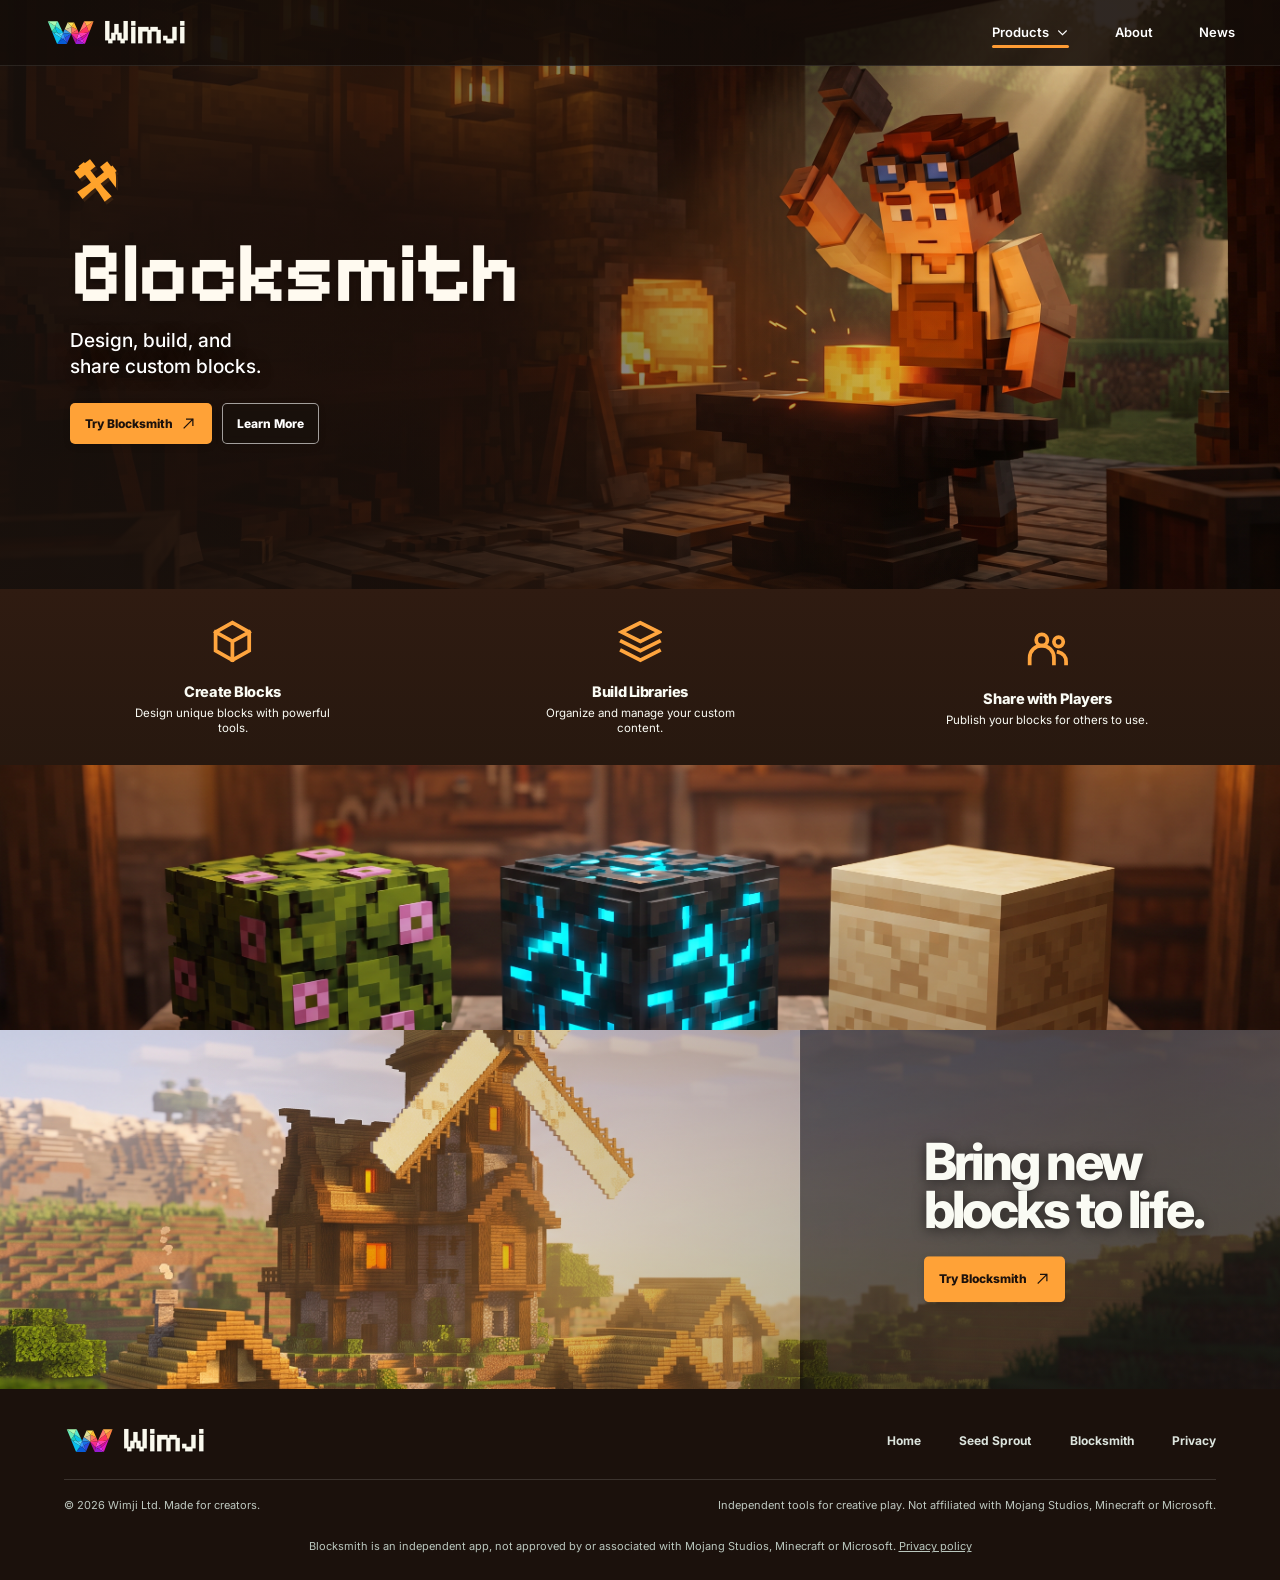
==== blocksmith.html @ bd816f48 "Publish Wimji website with supplied branding and working mobile navigation" ====
<!doctype html><html lang="en-GB"><head><meta charset="utf-8"><meta name="viewport" content="width=device-width, initial-scale=1"><meta name="theme-color" content="#24160e"><title>Blocksmith — Design, Build and Share Custom Blocks | Wimji</title><meta name="description" content="Blocksmith makes it fun to design and build custom Minecraft models, organize your creations and share them with others."><link rel="icon" href="assets/favicon.svg" type="image/svg+xml"><link rel="preconnect" href="https://fonts.googleapis.com"><link rel="preconnect" href="https://fonts.gstatic.com" crossorigin><link rel="stylesheet" href="styles.css"><script src="components.js" defer></script></head>
<body class="page-block"><a class="skip-link" href="#main">Skip to content</a><wimji-header page="block"></wimji-header><main id="main">
<section class="product-hero block-hero" aria-labelledby="block-title"><img class="fullbleed-media block-hero-image" src="assets/block-hero.png" alt="A goggle-wearing blocky builder uses a hammer on a glowing cube in a warm lantern-lit workshop" fetchpriority="high"><div class="product-hero-shade"></div><div class="product-hero-copy"><div class="product-brand-icon pixel-hammer" aria-hidden="true">⚒</div><h1 id="block-title">Blocksmith</h1><p>Design, build, and<br>share custom blocks.</p><div class="hero-actions"><wimji-try-button app="block"></wimji-try-button><a class="btn btn-outline" href="#features">Learn More</a></div></div></section>
<section class="feature-band feature-band-block" id="features" aria-label="Blocksmith features"><wimji-feature icon="cube" heading="Create Blocks" description="Design unique blocks with powerful tools."></wimji-feature><wimji-feature icon="layers" heading="Build Libraries" description="Organize and manage your custom content."></wimji-feature><wimji-feature icon="users" heading="Share with Players" description="Publish your blocks for others to use."></wimji-feature></section>
<section class="block-gallery" aria-label="Example custom designed blocks"><img src="assets/block-cubes.png" alt="Three beautifully rendered custom cubes: moss with flowers, glowing blue mineral, and carved sandstone" loading="lazy"></section>
<section class="product-endcap block-endcap"><img class="fullbleed-media endcap-image block-endcap-image" src="assets/block-village.png" alt="A warm voxel village with an old windmill and glowing wooden cottages" loading="lazy"><div class="endcap-shade"></div><div class="endcap-copy block-endcap-copy on-scroll"><h2>Bring new<br>blocks to life.</h2><wimji-try-button app="block"></wimji-try-button></div></section>
</main><wimji-footer></wimji-footer><p class="legal-inline">Blocksmith is an independent app, not approved by or associated with Mojang Studios, Minecraft or Microsoft. <a href="privacy.html">Privacy policy</a></p><wimji-coming-soon></wimji-coming-soon></body></html>
---- styles.css ----
@import url('https://fonts.googleapis.com/css2?family=Inter:wght@400;500;600;700;800&family=Pixelify+Sans:wght@500;600;700&display=swap');
:root{color-scheme:dark;--white:#fafbf4;--lime:#baf065;--orange:#ff9c34;--dark:#0c1510;--font-ui:'Inter',Arial,Helvetica,sans-serif;--font-pixel:'Pixelify Sans','Arial Black',system-ui,sans-serif;--max-page:1760px}
*{box-sizing:border-box}html{scroll-behavior:smooth}body{margin:0;color:var(--white);background:#111c15;font:400 15px/1.45 var(--font-ui);-webkit-font-smoothing:antialiased}body.page-block{background:#21150f;--nav-base:#1c1310}body.page-seed{background:#132a17;--nav-base:#15271d}body.page-home{background:#15201b;--nav-base:#142335}body.page-privacy{background:#10251a;--nav-base:#12241c}button{font:inherit;cursor:pointer}img{display:block;width:100%}a{color:inherit;text-decoration:none}button:focus-visible,a:focus-visible{outline:3px solid #f7ffb2;outline-offset:4px}::selection{color:#12230f;background:#c5f879}h1,h2,h3,p,figure{margin:0}.ui-icon{vertical-align:middle;flex-shrink:0}.skip-link{position:fixed;top:-100px;left:15px;z-index:9999;background:#fff;color:#000;padding:11px 19px}.skip-link:focus{top:10px}
/* Navigation with the supplied Wimji SVG brand mark. */
wimji-header{display:block;position:absolute;z-index:30;top:0;left:0;width:100%}.site-header{height:clamp(53px,5.15vw,76px);width:100%;background:linear-gradient(90deg,rgba(8,19,20,.77),rgba(9,20,12,.88));border-bottom:1px solid #ffffff18;transition:background .3s;--nav-base:#16271b}.page-block .site-header{background:linear-gradient(90deg,rgba(19,12,8,.84),rgba(20,12,8,.88));--nav-base:#241812}.page-home .site-header{background:linear-gradient(90deg,rgba(20,30,50,.47),rgba(14,19,31,.65));--nav-base:#19263c}.site-header.is-scrolled{background:#132217ed}.header-inner{height:100%;padding:0 clamp(21px,3.5vw,65px);display:flex;align-items:center;justify-content:space-between;max-width:var(--max-page);margin:auto}.site-logo{display:inline-flex;align-items:center;gap:7px;color:#fff;white-space:nowrap}.mark-svg{width:clamp(44px,4vw,64px);height:auto;aspect-ratio:611/348;object-fit:contain;flex:0 0 auto}.site-logo-text{font:700 clamp(25px,2.7vw,39px)/.85 var(--font-pixel);letter-spacing:-1px;color:#faf9ee;text-shadow:0 1px 0 #0005}.site-navigation{display:flex;align-items:center;gap:clamp(26px,3.6vw,56px);height:100%}.nav-link{font:600 clamp(13px,.9vw,16px)/1 var(--font-ui);color:#fff;display:inline-flex;align-items:center;gap:7px;padding:19px 0;white-space:nowrap;position:relative;background:none;border:none;outline-offset:-3px}.nav-link:hover{color:#e0ffd2}.nav-link.nav-active::after{content:"";position:absolute;bottom:10px;left:0;right:0;height:3px;background:var(--lime);border-radius:2px}.page-block .nav-link.nav-active::after{background:var(--orange)}.menu-dropdown{position:relative}.product-menu{position:absolute;top:calc(100% - 2px);right:-18px;width:245px;background:#101d18f4;border:1px solid #ffffff30;border-radius:9px;padding:6px;box-shadow:0 22px 50px #0008;backdrop-filter:blur(16px)}.product-menu[hidden]{display:none!important}.product-menu>a{display:flex;gap:13px;align-items:center;padding:11px 13px;border-radius:6px;font-weight:800}.product-menu>a:hover{background:#ffffff16}.product-menu small{display:block;font-weight:500;font-size:11px;opacity:.8;margin-top:3px}.tiny-seed{color:var(--lime);font-size:29px}.tiny-block{color:var(--orange);font-size:31px}.mobile-menu{display:none;color:#fff;background:transparent;border:1px solid #ffffff44;border-radius:5px;width:38px;height:36px;align-items:center;justify-content:center}
/* Shared scene composition */
.fullbleed-media{position:absolute;inset:0;width:100%;height:100%;object-fit:cover;pointer-events:none}.home-hero,.product-hero,.product-endcap,.creator-section{position:relative;overflow:hidden;isolation:isolate}.home-hero{height:clamp(420px,45vw,700px);background:#657ca5}.home-hero-image{object-position:50% 51%;z-index:-3}.hero-colorwash{position:absolute;inset:0;z-index:-2;background:linear-gradient(180deg,rgba(27,33,58,.22) 0%,rgba(19,29,46,.03) 43%,rgba(8,22,20,.12) 80%,rgba(8,20,14,.34) 100%)}.home-hero-content{position:absolute;top:clamp(89px,9.8vw,150px);left:0;width:100%;display:flex;flex-direction:column;align-items:center;text-align:center;text-shadow:0 2px 12px #20304875}.hero-logo{width:clamp(100px,10vw,150px);height:auto;aspect-ratio:611/348;object-fit:contain;margin:0 auto 8px;filter:drop-shadow(0 3px 5px #0005)}.home-hero h1{font:700 clamp(78px,9.3vw,145px)/.82 var(--font-pixel);letter-spacing:-.055em;text-shadow:0 4px 1px #2120246e;color:#fffaf0}.home-hero p{font-size:clamp(16px,1.5vw,24px);font-weight:600;line-height:1.45;margin-top:17px;letter-spacing:.015em}.home-products{position:relative;z-index:5;background:#121d16;padding:0 clamp(16px,3.5vw,50px) 9px}.home-card-grid{display:grid;grid-template-columns:repeat(2,minmax(0,1fr));gap:clamp(12px,1.2vw,22px);max-width:1550px;margin:auto}.product-card{display:block;position:relative;height:clamp(275px,29vw,450px);overflow:hidden;border:1px solid #f3f3d23c;border-radius:clamp(14px,1.35vw,20px);isolation:isolate;transform:translateZ(0);box-shadow:0 8px 14px #0003;transition:transform .28s ease,border-color .28s ease}.product-card-seed{border-color:#a4e66a77}.product-card-block{border-color:#faa34c88}.product-card:hover{transform:translateY(-4px);border-color:#ffffffa8}.product-card>img{position:absolute;inset:0;width:100%;height:100%;object-fit:cover;z-index:-3;transition:transform .7s ease}.product-card-seed>img{object-position:47% 50%}.product-card-block>img{object-position:66% 50%}.product-card:hover>img{transform:scale(1.05)}.product-card-gradient{position:absolute;inset:0;z-index:-1;background:linear-gradient(0deg,#132315f6 0%,#122315dc 25%,#0000 77%)}.product-card-block .product-card-gradient{background:linear-gradient(0deg,#2c1a12f5 0%,#28170fda 28%,#0000 82%)}.product-card-contents{position:absolute;bottom:clamp(17px,2vw,31px);left:clamp(17px,2vw,32px);right:clamp(12px,1.8vw,30px);display:flex;flex-direction:column;align-items:flex-start}.product-card-symbol{color:#bafb6b;height:35px;display:flex;align-items:center;margin-bottom:1px}.product-card-block .product-card-symbol{color:#ffab48}.product-card-title{font:700 clamp(27px,3.3vw,54px)/.82 var(--font-pixel);letter-spacing:-.03em;color:#fffaf0;display:block}.product-card-footer{font-size:clamp(11px,.9vw,15px);font-weight:500;line-height:1.3;display:flex;width:100%;align-items:end;justify-content:space-between;gap:5px;margin-top:clamp(17px,1.2vw,23px)}.product-card-arrow{display:flex;align-items:center;justify-content:center;flex:0 0 auto;width:clamp(33px,3.1vw,46px);height:clamp(31px,3.1vw,46px);border-radius:5px;color:#182414;background:#bdf66c}.product-card-block .product-card-arrow{background:#ffad50;color:#241914}
.creator-section{min-height:clamp(360px,37vw,600px);background:#20162b}.creator-image{z-index:-3;object-position:center 57%}.creator-overlay{position:absolute;inset:0;z-index:-2;background:linear-gradient(90deg,#0b1229a6 0%,#131d3590 37%,transparent 83%),linear-gradient(0deg,#14172278,transparent 50%)}.creator-content{position:absolute;left:clamp(33px,6vw,95px);top:clamp(67px,8vw,128px);width:min(470px,68%)}.creator-content h2{font:700 clamp(33px,4vw,63px)/.95 var(--font-pixel);letter-spacing:-.015em;text-shadow:0 2px 15px #1119}.creator-content p{font-size:clamp(13px,1.12vw,19px);line-height:1.35;margin-top:16px;max-width:380px;text-shadow:0 1px 10px #000a}.news-bar{padding:43px clamp(22px,5vw,70px);display:flex;justify-content:space-between;align-items:center;gap:25px;background:#121f1d}.news-bar p{font:700 clamp(21px,2.3vw,36px)/1 var(--font-pixel)}.news-bar>div{display:flex;gap:22px;flex-wrap:wrap}.news-bar a{font-size:13px;font-weight:700;color:#c7f97d}.news-bar a:hover{text-decoration:underline}
/* Product hero: copy rendered separately from high-resolution background */
.product-hero{height:clamp(455px,46vw,730px)}.product-hero img{z-index:-3}.seed-hero-image{object-position:53% 51%}.block-hero-image{object-position:52% 52%}.seed-hero{background:#577b4c}.block-hero{background:#3e2315}.product-hero-shade{position:absolute;inset:0;z-index:-2}.seed-hero .product-hero-shade{background:linear-gradient(90deg,#122b19aa 0%,#182b2040 36%,transparent 72%),linear-gradient(0deg,#193d1a65,transparent 48%)}.block-hero .product-hero-shade{background:linear-gradient(90deg,#1c130ec9 0%,#1e140e8a 45%,transparent 77%),linear-gradient(0deg,#1e100963,transparent 48%)}.product-hero-copy{position:absolute;left:clamp(32px,5.5vw,90px);top:clamp(149px,14.5vw,223px);text-shadow:0 2px 15px #0008}.product-brand-icon{height:clamp(33px,3vw,48px);display:flex;align-items:center;margin-bottom:clamp(11px,1vw,16px)}.pixel-hammer{color:#ffa32b;font-size:clamp(35px,4vw,60px);font-weight:900;transform:rotate(7deg);text-shadow:2px 3px 0 #372111}.pixel-sprout{display:grid;grid-template-columns:repeat(5,8px);grid-template-rows:repeat(5,8px);height:40px;width:40px;gap:0;align-items:start}.pixel-sprout span{height:8px;background:#a5f453;box-shadow:inset -2px -2px 0 #63c92e}.pixel-sprout span:nth-child(1){grid-column:1 / span 2;grid-row:2}.pixel-sprout span:nth-child(2){grid-column:4 / span 2;grid-row:1}.pixel-sprout span:nth-child(3){grid-column:3;grid-row:2 / span 3;height:24px}.pixel-sprout span:nth-child(4){grid-column:2 / span 2;grid-row:3}.pixel-sprout span:nth-child(5){grid-column:4;grid-row:2}.product-hero h1{font:700 clamp(49px,6vw,92px)/.83 var(--font-pixel);letter-spacing:-.025em;color:#fffaf0;text-shadow:0 4px 4px #0004}.block-hero h1{font-size:clamp(48px,6.7vw,105px);white-space:nowrap}.product-hero-copy>p{font-weight:500;font-size:clamp(16px,1.5vw,23px);line-height:1.31;margin-top:clamp(17px,1.6vw,26px);color:#fff}.hero-actions{display:flex;flex-wrap:wrap;gap:10px;align-items:center;margin-top:clamp(19px,1.9vw,31px);text-shadow:none}.btn{display:inline-flex;justify-content:center;align-items:center;gap:8px;border-radius:5px;border:1px solid transparent;padding:0 clamp(12px,1.1vw,19px);min-height:clamp(33px,3.2vw,49px);font-size:clamp(11px,.94vw,15px);font-weight:800;white-space:nowrap;box-shadow:0 2px 7px #0002;transition:transform .22s ease,filter .22s ease,background .22s}.btn:hover{transform:translateY(-2px);filter:brightness(1.1)}.btn-lime{color:#172011;background:#bbf36f}.btn-orange{color:#1d120c;background:#ffa237}.btn-outline{background:rgba(22,21,16,.2);border-color:#fff9;color:#fff;backdrop-filter:blur(4px)}.btn-outline:hover{background:#ffffff24}
/* Three real icon/text components */
.feature-band{height:clamp(135px,13.8vw,219px);display:grid;grid-template-columns:repeat(3,minmax(0,1fr));gap:clamp(7px,1.5vw,23px);align-items:center;padding:13px clamp(14px,3vw,70px)}.feature-band-seed{background:linear-gradient(180deg,#183920,#152f1e)}.feature-band-block{background:linear-gradient(180deg,#2f1b11,#27180f)}wimji-feature{display:flex;flex-direction:column;align-items:center;text-align:center;justify-content:center;min-width:0}.feature-icon{height:clamp(36px,4.1vw,57px);color:#efdb99;margin-bottom:clamp(6px,1vw,12px)}.feature-band-seed wimji-feature:nth-child(2) .feature-icon{color:#a8f55c}.feature-band-block .feature-icon{color:#ffa53e}.feature-icon svg{width:clamp(27px,3.5vw,48px);height:clamp(27px,3.5vw,48px)}wimji-feature h3{font-size:clamp(12px,1.14vw,19px);font-weight:800;letter-spacing:-.03em;line-height:1.13}wimji-feature p{margin-top:6px;max-width:210px;font-size:clamp(10px,.9vw,14px);line-height:1.25;font-weight:400}
/* Slanted biome postcards recreate the four diagonal visual windows */
.biome-gallery{height:clamp(184px,20.2vw,328px);position:relative;background:#0a2019;display:flex;overflow:hidden;isolation:isolate}.biome-gallery .biome{flex:1 0 25%;min-width:0;position:relative;overflow:hidden;transform:skewX(-12deg);border-right:clamp(5px,.6vw,12px) solid #182e24;margin-left:-9px}.biome-gallery .biome:first-child{margin-left:-33px;flex-basis:calc(25% + 17px)}.biome-gallery .biome:last-child{margin-right:-45px;flex-basis:calc(25% + 35px)}.biome img{width:calc(100% + 110px);height:100%;object-fit:cover;max-width:none;transform:skewX(12deg) translateX(-40px) scale(1.08);transition:transform .5s ease}.biome:hover img{transform:skewX(12deg) translateX(-40px) scale(1.15)}.biome figcaption{position:absolute;bottom:13px;left:42px;transform:skewX(12deg);font-size:10px;font-weight:800;letter-spacing:.14em;text-shadow:0 1px 9px #000;opacity:0;transition:opacity .2s}.biome:hover figcaption{opacity:1}
.block-gallery{height:clamp(188px,20.7vw,338px);overflow:hidden;background:#6e3928}.block-gallery img{height:100%;width:100%;object-fit:cover;object-position:center 52%}
.product-endcap{height:clamp(260px,28vw,490px)}.endcap-image{z-index:-3}.seed-endcap{background:#547e31}.seed-endcap-image{object-position:50% 48%}.block-endcap{background:#997c58}.block-endcap-image{object-position:50% 50%}.endcap-shade{position:absolute;inset:0;z-index:-2;background:linear-gradient(90deg,transparent 5%,#18291973 100%)}.block-endcap .endcap-shade{background:linear-gradient(90deg,transparent 15%,#1b120e70 90%)}.endcap-copy{position:absolute;right:clamp(34px,6vw,105px);top:50%;transform:translateY(-44%);text-align:left;max-width:50%}.endcap-copy h2{font:700 clamp(28px,4vw,65px)/.94 var(--font-ui);letter-spacing:-.05em;text-shadow:0 2px 13px #0008;margin-bottom:clamp(15px,1.8vw,27px);font-weight:800}.endcap-copy .btn{min-height:clamp(35px,3.6vw,55px)}
/* Footer and honest concept CTA */
.site-footer{background:#0d1714;padding:37px clamp(25px,5vw,80px) 25px}.page-block .site-footer{background:#1b110c}.footer-main{display:flex;align-items:center;justify-content:space-between;gap:28px;max-width:1540px;margin:auto}.footer-main nav{display:flex;gap:clamp(15px,3vw,40px);align-items:center;flex-wrap:wrap}.footer-main nav a{font-size:12px;font-weight:700;color:#dce4dd}.footer-main nav a:hover{color:var(--lime)}.footer-bottom{border-top:1px solid #ffffff24;margin:24px auto 0;padding-top:18px;display:flex;justify-content:space-between;gap:18px;flex-wrap:wrap;max-width:1540px;font-size:11px;color:#bec8c0}.legal-inline{text-align:center;padding:0 25px 25px;background:#0d1714;color:#bac7be;font-size:11px}.page-block .legal-inline{background:#1b110c}.legal-inline a{text-decoration:underline}.coming-soon-dialog{border:1px solid #ddf2b066;border-radius:15px;max-width:430px;width:calc(100% - 36px);padding:41px;background:#15251d;color:#f7f9ee;box-shadow:0 20px 100px #000b}.coming-soon-dialog::backdrop{background:#030807ad;backdrop-filter:blur(8px)}.dialog-symbol{font-size:36px;color:var(--lime)}.coming-soon-dialog h2{font:700 43px/.95 var(--font-pixel);margin:10px 0 13px}.coming-soon-dialog p{font-size:14px;line-height:1.6;color:#cddbd1}.dialog-close{position:absolute;right:13px;top:13px;background:transparent;color:#fff;border:0}.dialog-actions{display:flex;flex-wrap:wrap;gap:9px;margin-top:24px}.dialog-actions a{border:1px solid #ffffff4d;border-radius:4px;padding:9px 12px;font-size:13px;font-weight:800}.dialog-actions a:hover{border-color:var(--lime)}.privacy-content{min-height:75vh;padding:clamp(145px,15vw,230px) 8vw 90px;background:radial-gradient(circle at 85% 10%,#335333,#10251a 55%)}.privacy-content-inner{max-width:950px}.privacy-eyebrow{font-weight:900;letter-spacing:.18em;color:var(--lime)}.privacy-content h1{font:700 clamp(65px,9vw,130px)/.84 var(--font-pixel);margin:20px 0 32px}.privacy-content p{font-size:clamp(16px,1.4vw,21px);line-height:1.65;max-width:750px;margin-bottom:35px}.privacy-content .btn{min-height:48px}
/* Motion is progressive enhancement, does not hide content if JS fails */
.on-scroll{transition:opacity .65s ease, translate .65s ease}.on-scroll:not(.revealed){opacity:.6;translate:0 12px}.on-scroll.revealed{opacity:1;translate:0 0}
@media(max-width:850px){.product-hero{height:465px}.product-hero-copy{top:151px}.home-hero{height:420px}.home-hero-content{top:87px}.feature-band{height:135px}.biome-gallery{height:185px}.block-gallery{height:185px}.product-endcap{height:265px}.creator-section{min-height:360px}.home-products{padding-bottom:8px}.product-card{height:279px}.nav-link.nav-active::after{bottom:10px}.home-hero h1{font-size:85px}.home-hero p{font-size:17px}}
@media(max-width:600px){.header-inner{padding:0 23px}.site-navigation{gap:24px}.nav-link{font-size:12px}.nav-link .ui-icon{display:none}.site-logo-text{font-size:27px}.mark-svg{width:46px;height:auto}.product-hero-copy{left:33px;top:153px}.product-hero h1{font-size:53px}.block-hero h1{font-size:48px}.product-hero-copy>p{font-size:16px;margin-top:18px}.home-products{padding-left:16px;padding-right:16px}.product-card-contents{left:22px;right:14px;bottom:22px}.product-card-symbol{margin-bottom:5px}.product-card-title{font-size:29px}.product-card-footer{font-size:11px}.creator-content{left:34px;top:80px}.creator-content h2{font-size:34px}.creator-content p{max-width:260px;font-size:12.5px}.endcap-copy{right:37px;max-width:49%}.endcap-copy h2{font-size:26px}.feature-band{padding:10px 16px}.feature-icon{margin-bottom:4px;height:32px}.feature-icon svg{width:28px;height:28px}wimji-feature h3{font-size:12px}wimji-feature p{font-size:10px;margin-top:4px}.news-bar{padding:28px 23px;flex-direction:column;align-items:flex-start}.news-bar>div{gap:17px}.footer-main{align-items:start}.footer-bottom{font-size:10px}}
@media(max-width:450px){.site-navigation{display:none;position:absolute;top:53px;left:0;right:0;padding:10px 22px 24px;background:#18251fe9;backdrop-filter:blur(14px);height:auto;flex-direction:column;align-items:stretch;gap:4px;border-bottom:1px solid #fff3}.site-navigation.is-open{display:flex}.site-navigation .nav-link{padding:12px 3px;font-size:15px}.menu-dropdown{width:100%}.product-menu{position:static;display:block;width:100%;margin-top:0;box-shadow:none}.mobile-menu{display:flex}.home-hero-content{top:91px}.home-hero h1{font-size:76px}.home-hero p{font-size:15px}.product-hero h1{font-size:50px}.block-hero h1{font-size:45px}.product-card{height:260px}.product-card-contents{left:14px;bottom:15px;right:10px}.product-card-title{font-size:25px}.product-card-footer{font-size:10px}.product-card-arrow{width:30px;height:30px}.product-card-symbol svg{width:27px}.endcap-copy{right:22px;max-width:53%}.endcap-copy h2{font-size:24px}.footer-main{flex-direction:column}.footer-main nav{gap:18px}.site-footer{padding:29px 22px}}
@media(max-width:350px){.product-hero-copy{left:20px}.product-hero h1{font-size:43px}.block-hero h1{font-size:38px}.btn{padding:0 9px;font-size:10px}.product-hero-copy>p{font-size:14px}.product-card-title{font-size:22px}.product-card-symbol{height:22px}.product-card-footer{line-height:1.13}.endcap-copy h2{font-size:22px}}
@media(prefers-reduced-motion:reduce){*,*::before,*::after{animation-duration:.001ms!important;transition-duration:.001ms!important;scroll-behavior:auto!important}.on-scroll:not(.revealed){opacity:1;translate:0 0}}
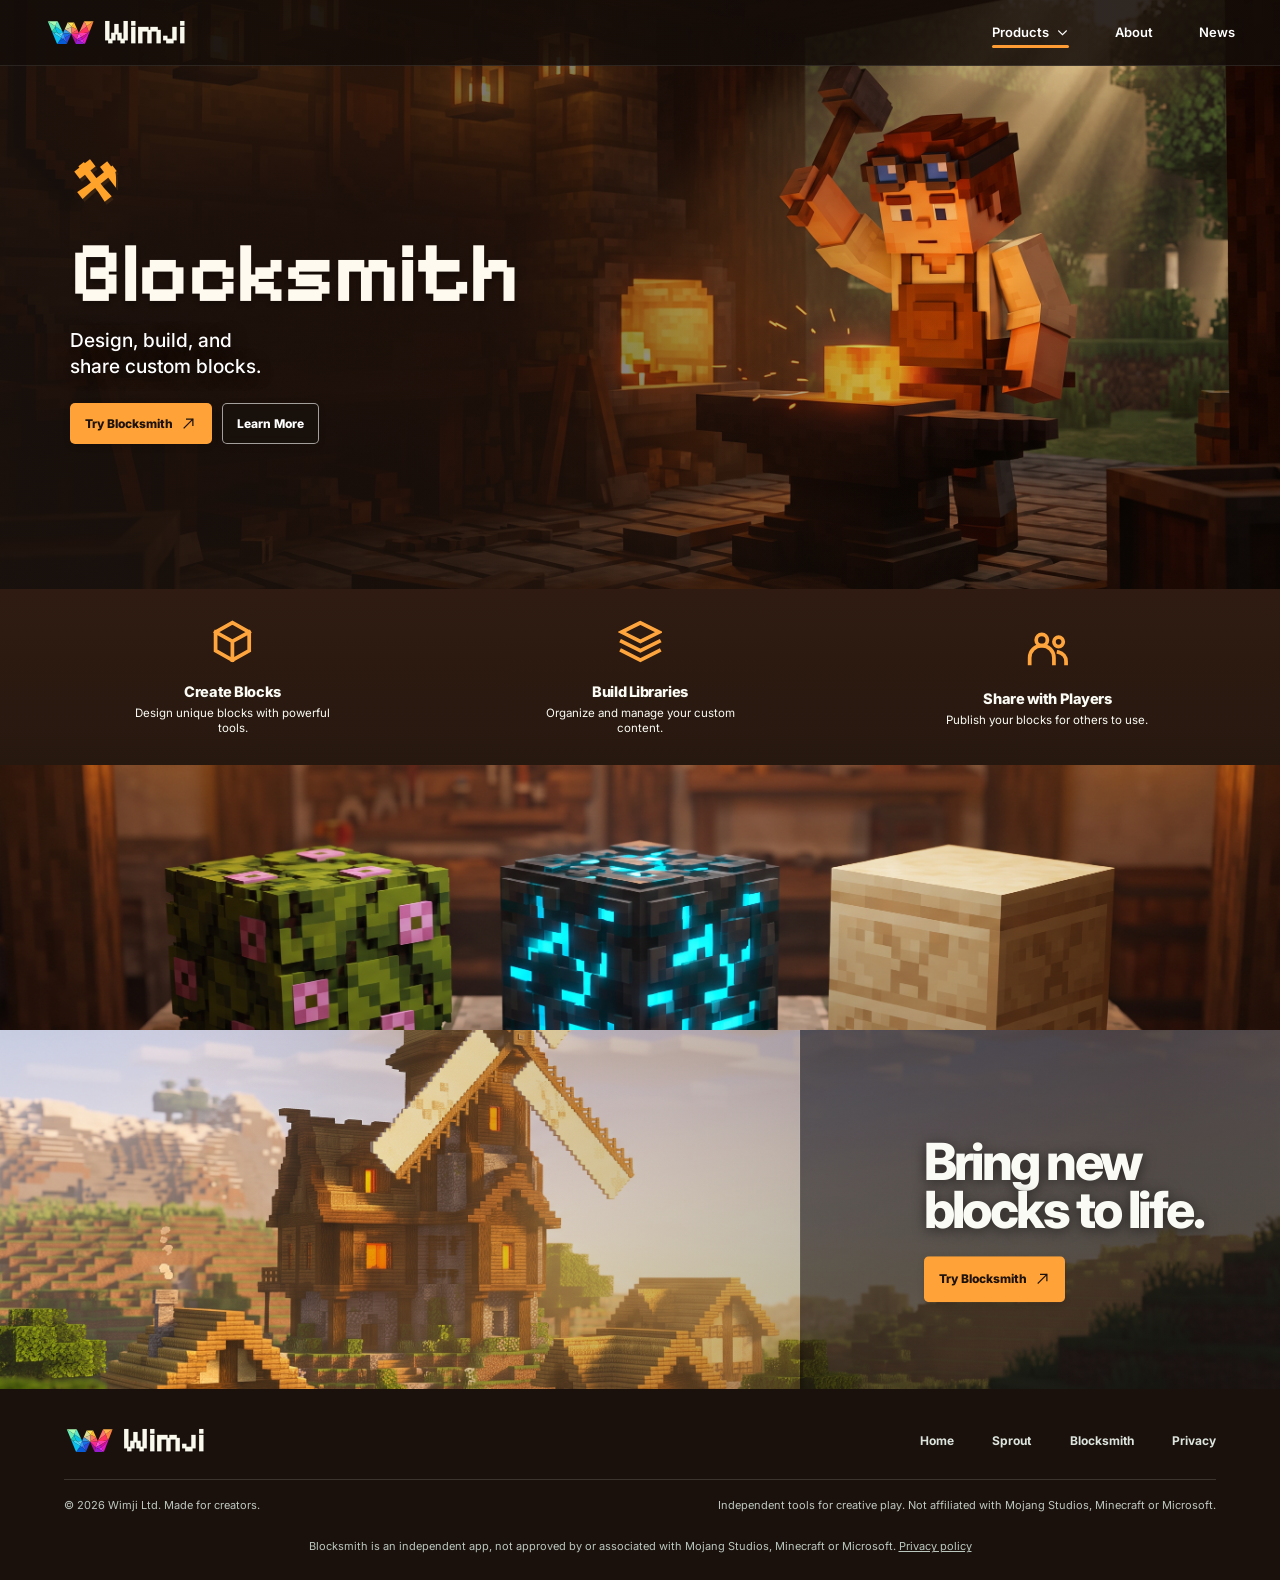
==== commit 5149703f: "Rename Seed Sprout to Sprout and clarify email support" ====
--- a/blocksmith.html
+++ b/blocksmith.html
@@ -1,4 +1,4 @@
-<!doctype html><html lang="en-GB"><head><meta charset="utf-8"><meta name="viewport" content="width=device-width, initial-scale=1"><meta name="theme-color" content="#24160e"><title>Blocksmith — Design, Build and Share Custom Blocks | Wimji</title><meta name="description" content="Blocksmith makes it fun to design and build custom Minecraft models, organize your creations and share them with others."><link rel="icon" href="assets/favicon.svg" type="image/svg+xml"><link rel="preconnect" href="https://fonts.googleapis.com"><link rel="preconnect" href="https://fonts.gstatic.com" crossorigin><link rel="stylesheet" href="styles.css"><script src="components.js" defer></script></head>
+<!doctype html><html lang="en-GB"><head><meta charset="utf-8"><meta name="viewport" content="width=device-width, initial-scale=1"><meta name="theme-color" content="#24160e"><title>Blocksmith — Design, Build and Share Custom Blocks | Wimji</title><meta name="description" content="Blocksmith makes it fun to design and build custom Minecraft models, organize your creations and share them with others."><link rel="icon" href="assets/favicon.svg" type="image/svg+xml"><link rel="preconnect" href="https://fonts.googleapis.com"><link rel="preconnect" href="https://fonts.gstatic.com" crossorigin><link rel="stylesheet" href="styles.css"><script src="components.js?v=263f54ddd7" defer></script></head>
 <body class="page-block"><a class="skip-link" href="#main">Skip to content</a><wimji-header page="block"></wimji-header><main id="main">
 <section class="product-hero block-hero" aria-labelledby="block-title"><img class="fullbleed-media block-hero-image" src="assets/block-hero.png" alt="A goggle-wearing blocky builder uses a hammer on a glowing cube in a warm lantern-lit workshop" fetchpriority="high"><div class="product-hero-shade"></div><div class="product-hero-copy"><div class="product-brand-icon pixel-hammer" aria-hidden="true">⚒</div><h1 id="block-title">Blocksmith</h1><p>Design, build, and<br>share custom blocks.</p><div class="hero-actions"><wimji-try-button app="block"></wimji-try-button><a class="btn btn-outline" href="#features">Learn More</a></div></div></section>
 <section class="feature-band feature-band-block" id="features" aria-label="Blocksmith features"><wimji-feature icon="cube" heading="Create Blocks" description="Design unique blocks with powerful tools."></wimji-feature><wimji-feature icon="layers" heading="Build Libraries" description="Organize and manage your custom content."></wimji-feature><wimji-feature icon="users" heading="Share with Players" description="Publish your blocks for others to use."></wimji-feature></section>
--- a/styles.css
+++ b/styles.css
@@ -15,7 +15,39 @@
 .block-gallery{height:clamp(188px,20.7vw,338px);overflow:hidden;background:#6e3928}.block-gallery img{height:100%;width:100%;object-fit:cover;object-position:center 52%}
 .product-endcap{height:clamp(260px,28vw,490px)}.endcap-image{z-index:-3}.seed-endcap{background:#547e31}.seed-endcap-image{object-position:50% 48%}.block-endcap{background:#997c58}.block-endcap-image{object-position:50% 50%}.endcap-shade{position:absolute;inset:0;z-index:-2;background:linear-gradient(90deg,transparent 5%,#18291973 100%)}.block-endcap .endcap-shade{background:linear-gradient(90deg,transparent 15%,#1b120e70 90%)}.endcap-copy{position:absolute;right:clamp(34px,6vw,105px);top:50%;transform:translateY(-44%);text-align:left;max-width:50%}.endcap-copy h2{font:700 clamp(28px,4vw,65px)/.94 var(--font-ui);letter-spacing:-.05em;text-shadow:0 2px 13px #0008;margin-bottom:clamp(15px,1.8vw,27px);font-weight:800}.endcap-copy .btn{min-height:clamp(35px,3.6vw,55px)}
 /* Footer and honest concept CTA */
-.site-footer{background:#0d1714;padding:37px clamp(25px,5vw,80px) 25px}.page-block .site-footer{background:#1b110c}.footer-main{display:flex;align-items:center;justify-content:space-between;gap:28px;max-width:1540px;margin:auto}.footer-main nav{display:flex;gap:clamp(15px,3vw,40px);align-items:center;flex-wrap:wrap}.footer-main nav a{font-size:12px;font-weight:700;color:#dce4dd}.footer-main nav a:hover{color:var(--lime)}.footer-bottom{border-top:1px solid #ffffff24;margin:24px auto 0;padding-top:18px;display:flex;justify-content:space-between;gap:18px;flex-wrap:wrap;max-width:1540px;font-size:11px;color:#bec8c0}.legal-inline{text-align:center;padding:0 25px 25px;background:#0d1714;color:#bac7be;font-size:11px}.page-block .legal-inline{background:#1b110c}.legal-inline a{text-decoration:underline}.coming-soon-dialog{border:1px solid #ddf2b066;border-radius:15px;max-width:430px;width:calc(100% - 36px);padding:41px;background:#15251d;color:#f7f9ee;box-shadow:0 20px 100px #000b}.coming-soon-dialog::backdrop{background:#030807ad;backdrop-filter:blur(8px)}.dialog-symbol{font-size:36px;color:var(--lime)}.coming-soon-dialog h2{font:700 43px/.95 var(--font-pixel);margin:10px 0 13px}.coming-soon-dialog p{font-size:14px;line-height:1.6;color:#cddbd1}.dialog-close{position:absolute;right:13px;top:13px;background:transparent;color:#fff;border:0}.dialog-actions{display:flex;flex-wrap:wrap;gap:9px;margin-top:24px}.dialog-actions a{border:1px solid #ffffff4d;border-radius:4px;padding:9px 12px;font-size:13px;font-weight:800}.dialog-actions a:hover{border-color:var(--lime)}.privacy-content{min-height:75vh;padding:clamp(145px,15vw,230px) 8vw 90px;background:radial-gradient(circle at 85% 10%,#335333,#10251a 55%)}.privacy-content-inner{max-width:950px}.privacy-eyebrow{font-weight:900;letter-spacing:.18em;color:var(--lime)}.privacy-content h1{font:700 clamp(65px,9vw,130px)/.84 var(--font-pixel);margin:20px 0 32px}.privacy-content p{font-size:clamp(16px,1.4vw,21px);line-height:1.65;max-width:750px;margin-bottom:35px}.privacy-content .btn{min-height:48px}
+.site-footer{background:#0d1714;padding:37px clamp(25px,5vw,80px) 25px}.page-block .site-footer{background:#1b110c}.footer-main{display:flex;align-items:center;justify-content:space-between;gap:28px;max-width:1540px;margin:auto}.footer-main nav{display:flex;gap:clamp(15px,3vw,40px);align-items:center;flex-wrap:wrap}.footer-main nav a{font-size:12px;font-weight:700;color:#dce4dd}.footer-main nav a:hover{color:var(--lime)}.footer-bottom{border-top:1px solid #ffffff24;margin:24px auto 0;padding-top:18px;display:flex;justify-content:space-between;gap:18px;flex-wrap:wrap;max-width:1540px;font-size:11px;color:#bec8c0}.legal-inline{text-align:center;padding:0 25px 25px;background:#0d1714;color:#bac7be;font-size:11px}.page-block .legal-inline{background:#1b110c}.legal-inline a{text-decoration:underline}.coming-soon-dialog{border:1px solid #ddf2b066;border-radius:15px;max-width:430px;width:calc(100% - 36px);padding:41px;background:#15251d;color:#f7f9ee;box-shadow:0 20px 100px #000b}.coming-soon-dialog::backdrop{background:#030807ad;backdrop-filter:blur(8px)}.dialog-symbol{font-size:36px;color:var(--lime)}.coming-soon-dialog h2{font:700 43px/.95 var(--font-pixel);margin:10px 0 13px}.coming-soon-dialog p{font-size:14px;line-height:1.6;color:#cddbd1}.dialog-close{position:absolute;right:13px;top:13px;background:transparent;color:#fff;border:0}.dialog-actions{display:flex;flex-wrap:wrap;gap:9px;margin-top:24px}.dialog-actions a{border:1px solid #ffffff4d;border-radius:4px;padding:9px 12px;font-size:13px;font-weight:800}.dialog-actions a:hover{border-color:var(--lime)}.privacy-content{min-height:75vh;padding:clamp(108px,11vw,170px) clamp(20px,6vw,90px) 80px;background:radial-gradient(ellipse at 85% 0%,#2b482f 0%,#10251a 850px)}
+.privacy-content-inner{max-width:1040px;margin:0 auto}
+.privacy-eyebrow{font-size:.875rem;font-weight:800;letter-spacing:.18em;color:var(--lime)}
+.privacy-content h1{font:700 clamp(3rem,8vw,6rem)/1 var(--font-pixel);margin:18px 0 14px;letter-spacing:-.035em}
+.privacy-content p,.privacy-content li,.privacy-content td,.privacy-content th{font-size:1rem;line-height:1.7;overflow-wrap:anywhere}
+.policy-header .policy-subtitle{font-size:clamp(1.125rem,2vw,1.5rem);color:#f0f6eb}
+.policy-header .policy-updated{margin-top:10px;color:#c1d2c3;font-size:.875rem}
+.policy-contents{margin:30px 0;padding:18px 22px;background:#0c1c15b3;border:1px solid #baf06540;border-radius:12px}
+.policy-contents summary{cursor:pointer;font-size:1rem;font-weight:700;color:#d4f5a6}
+.policy-contents ol{padding-left:1.4rem;margin:16px 0 0;columns:2;column-gap:40px}
+.policy-contents li{break-inside:avoid;margin:0 0 9px;font-size:.9375rem}
+.privacy-content a:not(.btn){text-decoration:underline;text-underline-offset:3px;color:#d3f5a4}
+.privacy-content a:not(.btn):hover{color:#fff}
+.policy-body>ul{padding:22px 24px 22px 44px;background:#ffffff06;border:1px solid #ffffff18;border-radius:12px}
+.policy-body ul{padding-left:1.4rem;margin:16px 0 24px}
+.policy-body li+li{margin-top:12px}
+.policy-section{padding-top:34px;margin-top:34px;border-top:1px solid #ffffff25;scroll-margin-top:24px}
+.policy-section h2{font:700 clamp(1.45rem,3vw,2rem)/1.3 var(--font-ui);letter-spacing:-.025em;margin:0 0 20px;color:#f5f9ec}
+.policy-section h3{font-size:1.2rem;line-height:1.4;margin:28px 0 14px;color:#d3f0b7}
+.policy-section p{margin:0 0 20px;max-width:80ch}
+.policy-confirmation{color:#f0dba7}
+.policy-table-wrap{max-width:100%;overflow-x:auto;margin:24px 0;border:1px solid #ffffff2e;border-radius:10px;background:#0b1b1480}
+.policy-table-wrap:focus-visible{outline:3px solid var(--lime);outline-offset:4px}
+.policy-table{width:100%;min-width:640px;border-collapse:collapse;text-align:left}
+.policy-table th,.policy-table td{padding:16px;vertical-align:top;border-bottom:1px solid #ffffff22}
+.policy-table thead th{color:#d4f5a6;background:#243f29;font-weight:700}
+.policy-table tbody th{font-weight:600;width:30%}
+.policy-table td:nth-child(2){width:26%}
+.policy-table tr:last-child th,.policy-table tr:last-child td{border-bottom:0}
+.policy-table thead tr:last-child th{border-bottom:1px solid #ffffff22}
+.policy-home{min-height:48px;margin-top:30px}
+@media(max-width:650px){.policy-contents ol{columns:1}.policy-section{padding-top:28px;margin-top:28px}.policy-table th,.policy-table td{padding:14px}.policy-body>ul{padding:18px 18px 18px 36px}}
+
 /* Motion is progressive enhancement, does not hide content if JS fails */
 .on-scroll{transition:opacity .65s ease, translate .65s ease}.on-scroll:not(.revealed){opacity:.6;translate:0 12px}.on-scroll.revealed{opacity:1;translate:0 0}
 @media(max-width:850px){.product-hero{height:465px}.product-hero-copy{top:151px}.home-hero{height:420px}.home-hero-content{top:87px}.feature-band{height:135px}.biome-gallery{height:185px}.block-gallery{height:185px}.product-endcap{height:265px}.creator-section{min-height:360px}.home-products{padding-bottom:8px}.product-card{height:279px}.nav-link.nav-active::after{bottom:10px}.home-hero h1{font-size:85px}.home-hero p{font-size:17px}}
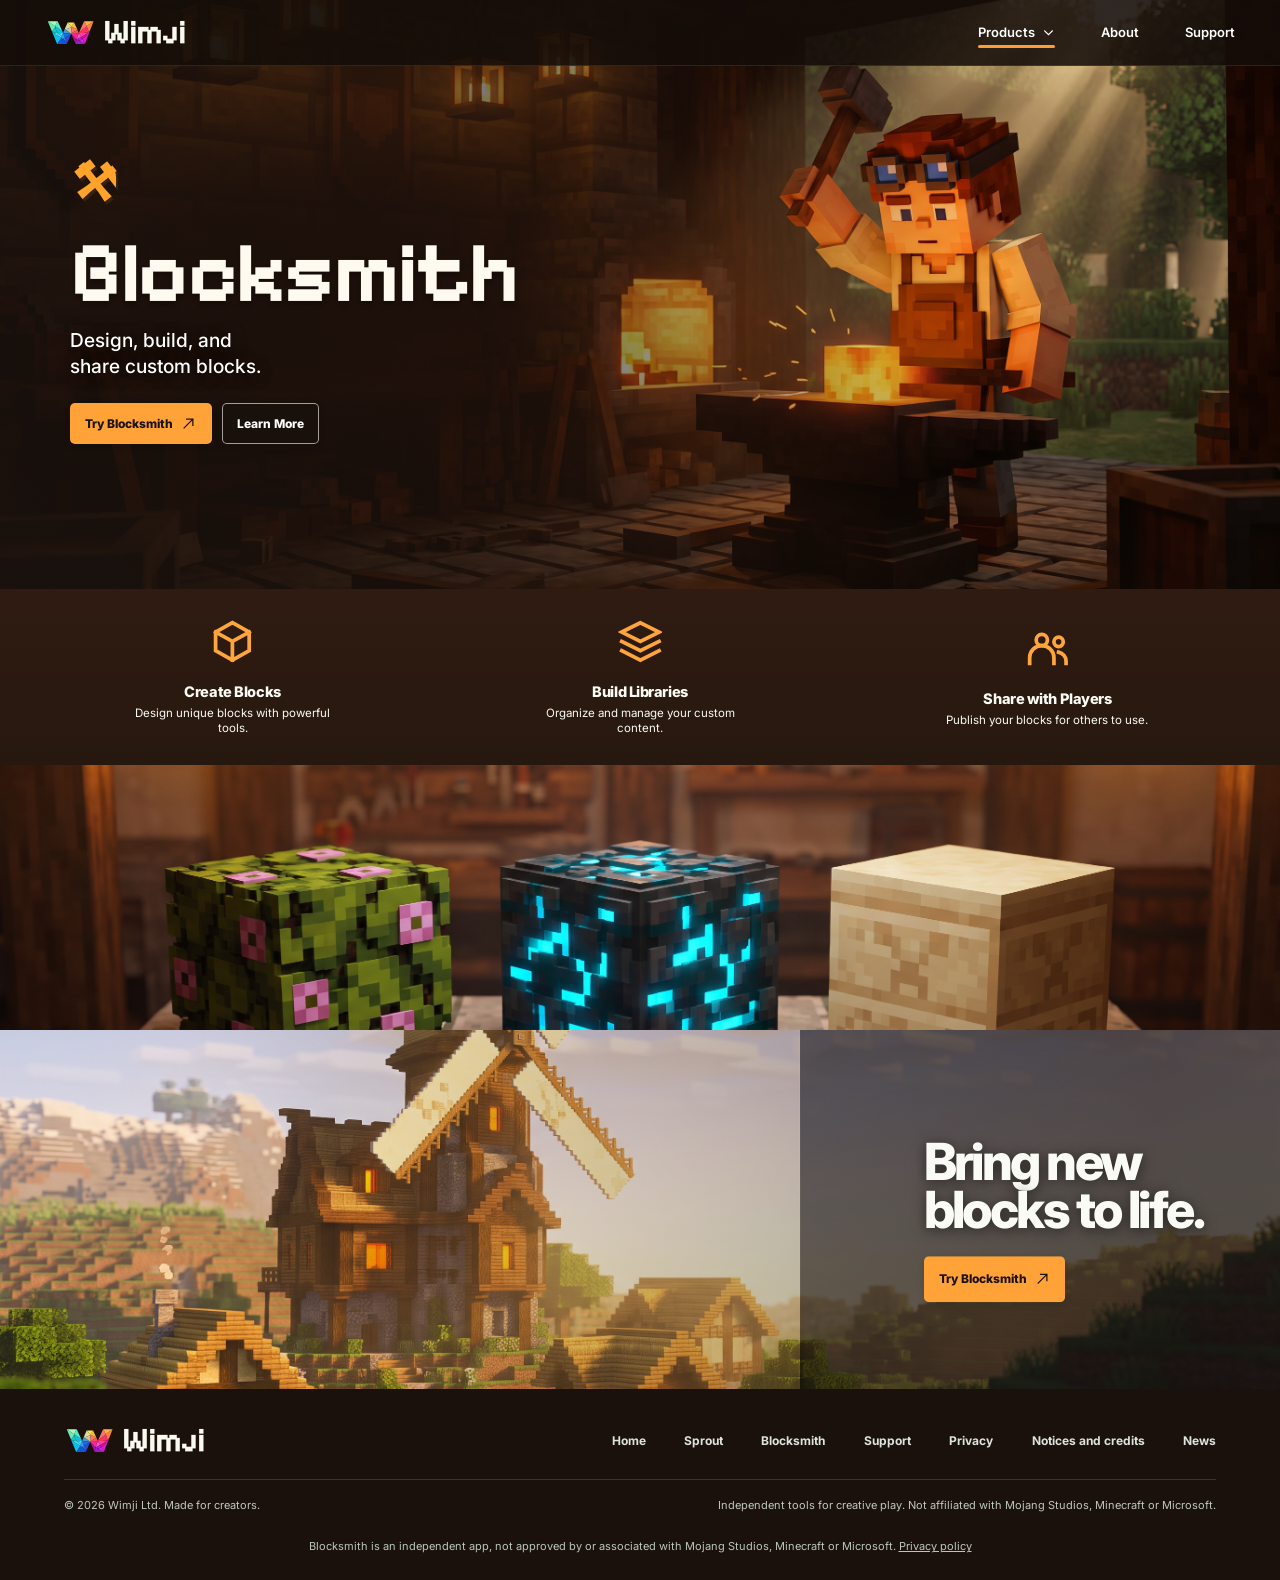
==== commit 6b0e9a04: "Publish support and notices pages with verified credits" ====
--- a/blocksmith.html
+++ b/blocksmith.html
@@ -1,4 +1,4 @@
-<!doctype html><html lang="en-GB"><head><meta charset="utf-8"><meta name="viewport" content="width=device-width, initial-scale=1"><meta name="theme-color" content="#24160e"><title>Blocksmith — Design, Build and Share Custom Blocks | Wimji</title><meta name="description" content="Blocksmith makes it fun to design and build custom Minecraft models, organize your creations and share them with others."><link rel="icon" href="assets/favicon.svg" type="image/svg+xml"><link rel="preconnect" href="https://fonts.googleapis.com"><link rel="preconnect" href="https://fonts.gstatic.com" crossorigin><link rel="stylesheet" href="styles.css"><script src="components.js?v=263f54ddd7" defer></script></head>
+<!doctype html><html lang="en-GB"><head><meta charset="utf-8"><meta name="viewport" content="width=device-width, initial-scale=1"><meta name="theme-color" content="#24160e"><title>Blocksmith — Design, Build and Share Custom Blocks | Wimji</title><meta name="description" content="Blocksmith makes it fun to design and build custom Minecraft models, organize your creations and share them with others."><link rel="icon" href="assets/favicon.svg" type="image/svg+xml"><link rel="preconnect" href="https://fonts.googleapis.com"><link rel="preconnect" href="https://fonts.gstatic.com" crossorigin><link rel="stylesheet" href="styles.css?v=5fd6188743"><script src="components.js?v=4950b00b88" defer></script></head>
 <body class="page-block"><a class="skip-link" href="#main">Skip to content</a><wimji-header page="block"></wimji-header><main id="main">
 <section class="product-hero block-hero" aria-labelledby="block-title"><img class="fullbleed-media block-hero-image" src="assets/block-hero.png" alt="A goggle-wearing blocky builder uses a hammer on a glowing cube in a warm lantern-lit workshop" fetchpriority="high"><div class="product-hero-shade"></div><div class="product-hero-copy"><div class="product-brand-icon pixel-hammer" aria-hidden="true">⚒</div><h1 id="block-title">Blocksmith</h1><p>Design, build, and<br>share custom blocks.</p><div class="hero-actions"><wimji-try-button app="block"></wimji-try-button><a class="btn btn-outline" href="#features">Learn More</a></div></div></section>
 <section class="feature-band feature-band-block" id="features" aria-label="Blocksmith features"><wimji-feature icon="cube" heading="Create Blocks" description="Design unique blocks with powerful tools."></wimji-feature><wimji-feature icon="layers" heading="Build Libraries" description="Organize and manage your custom content."></wimji-feature><wimji-feature icon="users" heading="Share with Players" description="Publish your blocks for others to use."></wimji-feature></section>
--- a/styles.css
+++ b/styles.css
@@ -55,3 +55,22 @@
 @media(max-width:450px){.site-navigation{display:none;position:absolute;top:53px;left:0;right:0;padding:10px 22px 24px;background:#18251fe9;backdrop-filter:blur(14px);height:auto;flex-direction:column;align-items:stretch;gap:4px;border-bottom:1px solid #fff3}.site-navigation.is-open{display:flex}.site-navigation .nav-link{padding:12px 3px;font-size:15px}.menu-dropdown{width:100%}.product-menu{position:static;display:block;width:100%;margin-top:0;box-shadow:none}.mobile-menu{display:flex}.home-hero-content{top:91px}.home-hero h1{font-size:76px}.home-hero p{font-size:15px}.product-hero h1{font-size:50px}.block-hero h1{font-size:45px}.product-card{height:260px}.product-card-contents{left:14px;bottom:15px;right:10px}.product-card-title{font-size:25px}.product-card-footer{font-size:10px}.product-card-arrow{width:30px;height:30px}.product-card-symbol svg{width:27px}.endcap-copy{right:22px;max-width:53%}.endcap-copy h2{font-size:24px}.footer-main{flex-direction:column}.footer-main nav{gap:18px}.site-footer{padding:29px 22px}}
 @media(max-width:350px){.product-hero-copy{left:20px}.product-hero h1{font-size:43px}.block-hero h1{font-size:38px}.btn{padding:0 9px;font-size:10px}.product-hero-copy>p{font-size:14px}.product-card-title{font-size:22px}.product-card-symbol{height:22px}.product-card-footer{line-height:1.13}.endcap-copy h2{font-size:22px}}
 @media(prefers-reduced-motion:reduce){*,*::before,*::after{animation-duration:.001ms!important;transition-duration:.001ms!important;scroll-behavior:auto!important}.on-scroll:not(.revealed){opacity:1;translate:0 0}}
+
+/* Support and notices pages. */
+.help-cards{display:grid;grid-template-columns:repeat(auto-fit,minmax(min(100%,250px),1fr));gap:16px;margin:30px 0}
+.help-card{padding:22px;background:#0c1c15b3;border:1px solid #baf06540;border-radius:12px}
+.help-card h2{font:700 1.25rem/1.2 var(--font-pixel);margin-bottom:10px;color:#fafbf4}
+.help-card p{color:#e3ecdf;margin:0 0 12px}
+.help-card .btn{min-height:44px}
+.faq details{border-top:1px solid #ffffff25;padding:14px 0}
+.faq details:last-child{border-bottom:1px solid #ffffff25}
+.faq summary{cursor:pointer;font-weight:700;font-size:1.05rem;padding:4px 0}
+.faq details[open] summary{color:#baf065}
+.faq details p,.faq details ul,.faq details ol{margin-top:10px;color:#e3ecdf}
+.steps{display:grid;grid-template-columns:repeat(auto-fit,minmax(min(100%,280px),1fr));gap:16px;margin:18px 0}
+.steps>div{padding:18px 20px;background:#0b1b1480;border:1px solid #ffffff2e;border-radius:10px}
+.steps h3{font:700 1.05rem/1.2 var(--font-pixel);color:#baf065;margin-bottom:8px}
+.legal-box{padding:18px 22px;border:1px solid #ff9c3466;background:#ff9c341a;border-radius:12px;font-weight:700;letter-spacing:.02em}
+.licence-text{white-space:pre-wrap;font:400 .875rem/1.6 ui-monospace,Menlo,monospace;color:#d6e2d3;background:#0b1b1480;padding:16px;border-radius:8px;overflow-x:auto}
+
+.help-card a{overflow-wrap:anywhere}.faq summary:focus-visible{outline:3px solid var(--lime);outline-offset:4px}.licence-text{overflow-wrap:anywhere;tab-size:2}.footer-main nav{justify-content:flex-end;row-gap:16px}.page-notices .policy-table tbody th{width:auto}.page-notices .policy-table td:nth-child(2){width:30%}@media(max-width:600px){.footer-main{flex-direction:column}.footer-main nav{justify-content:flex-start}}
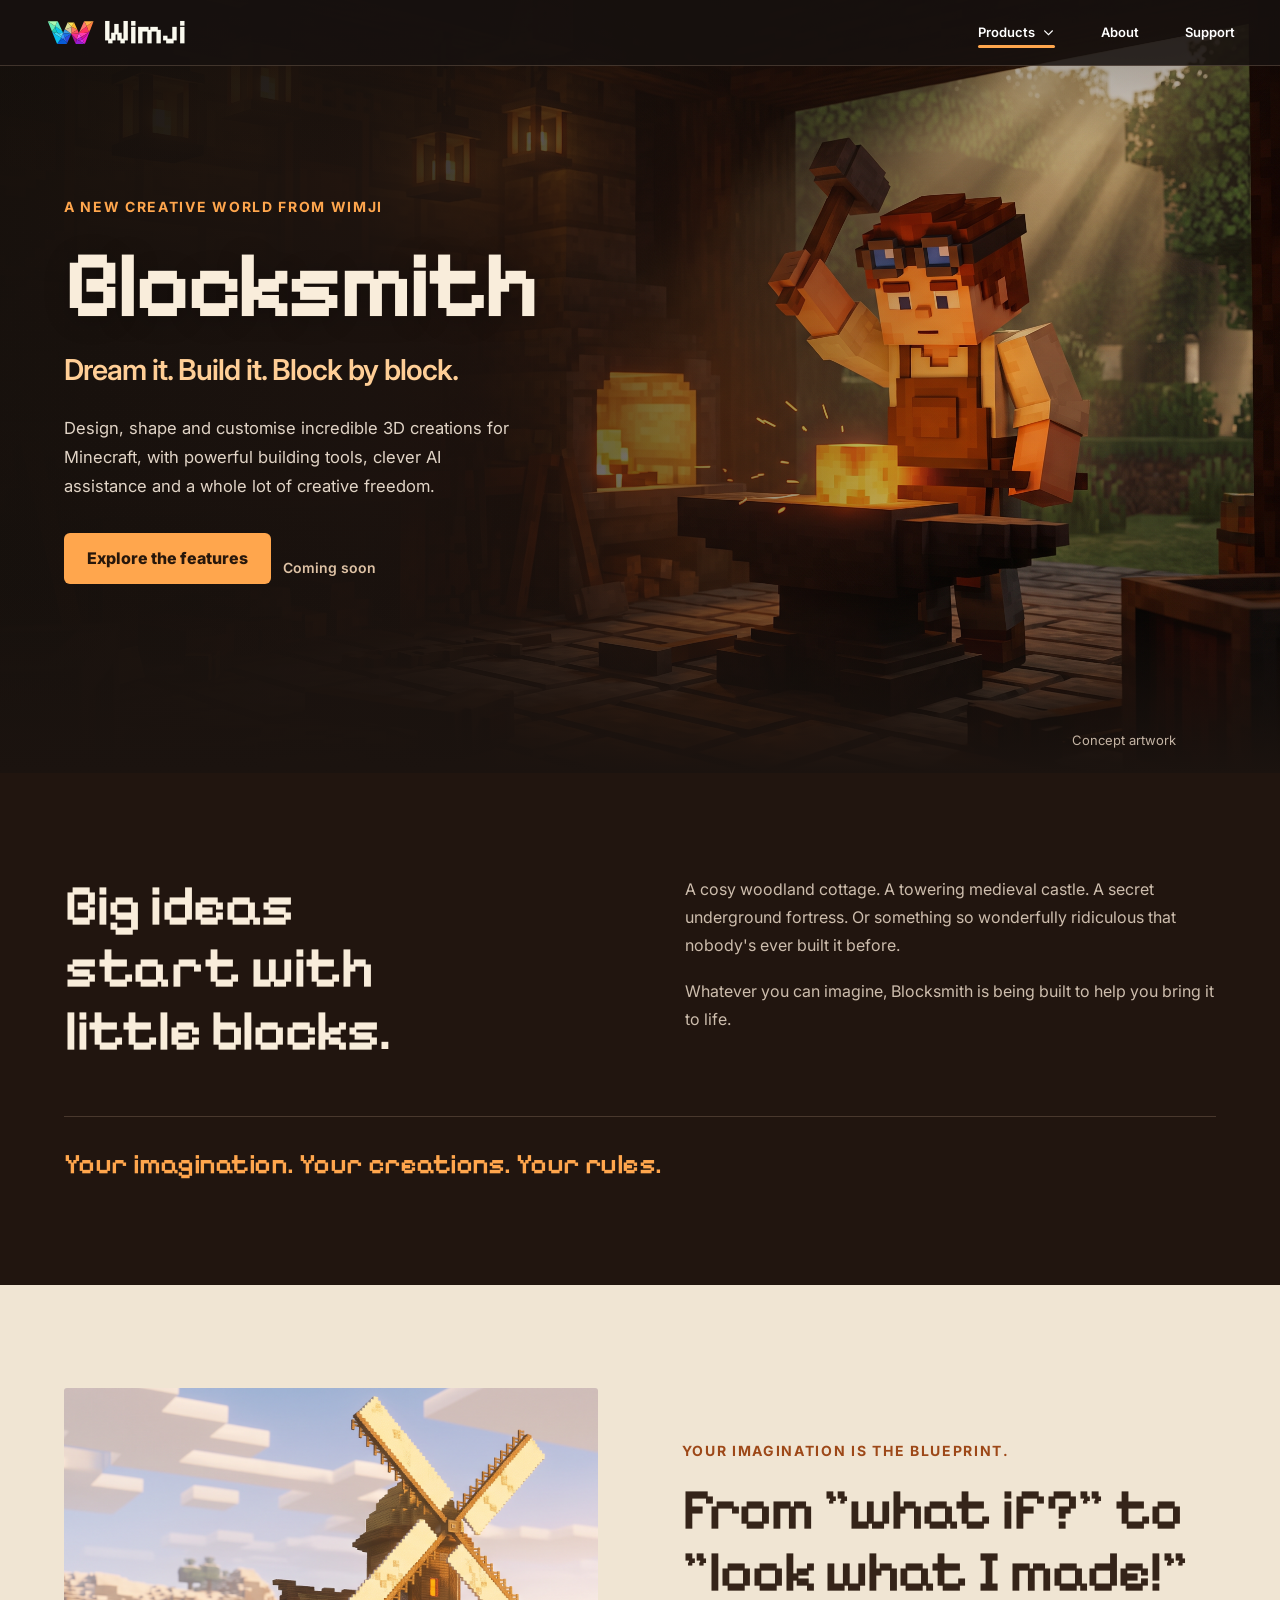
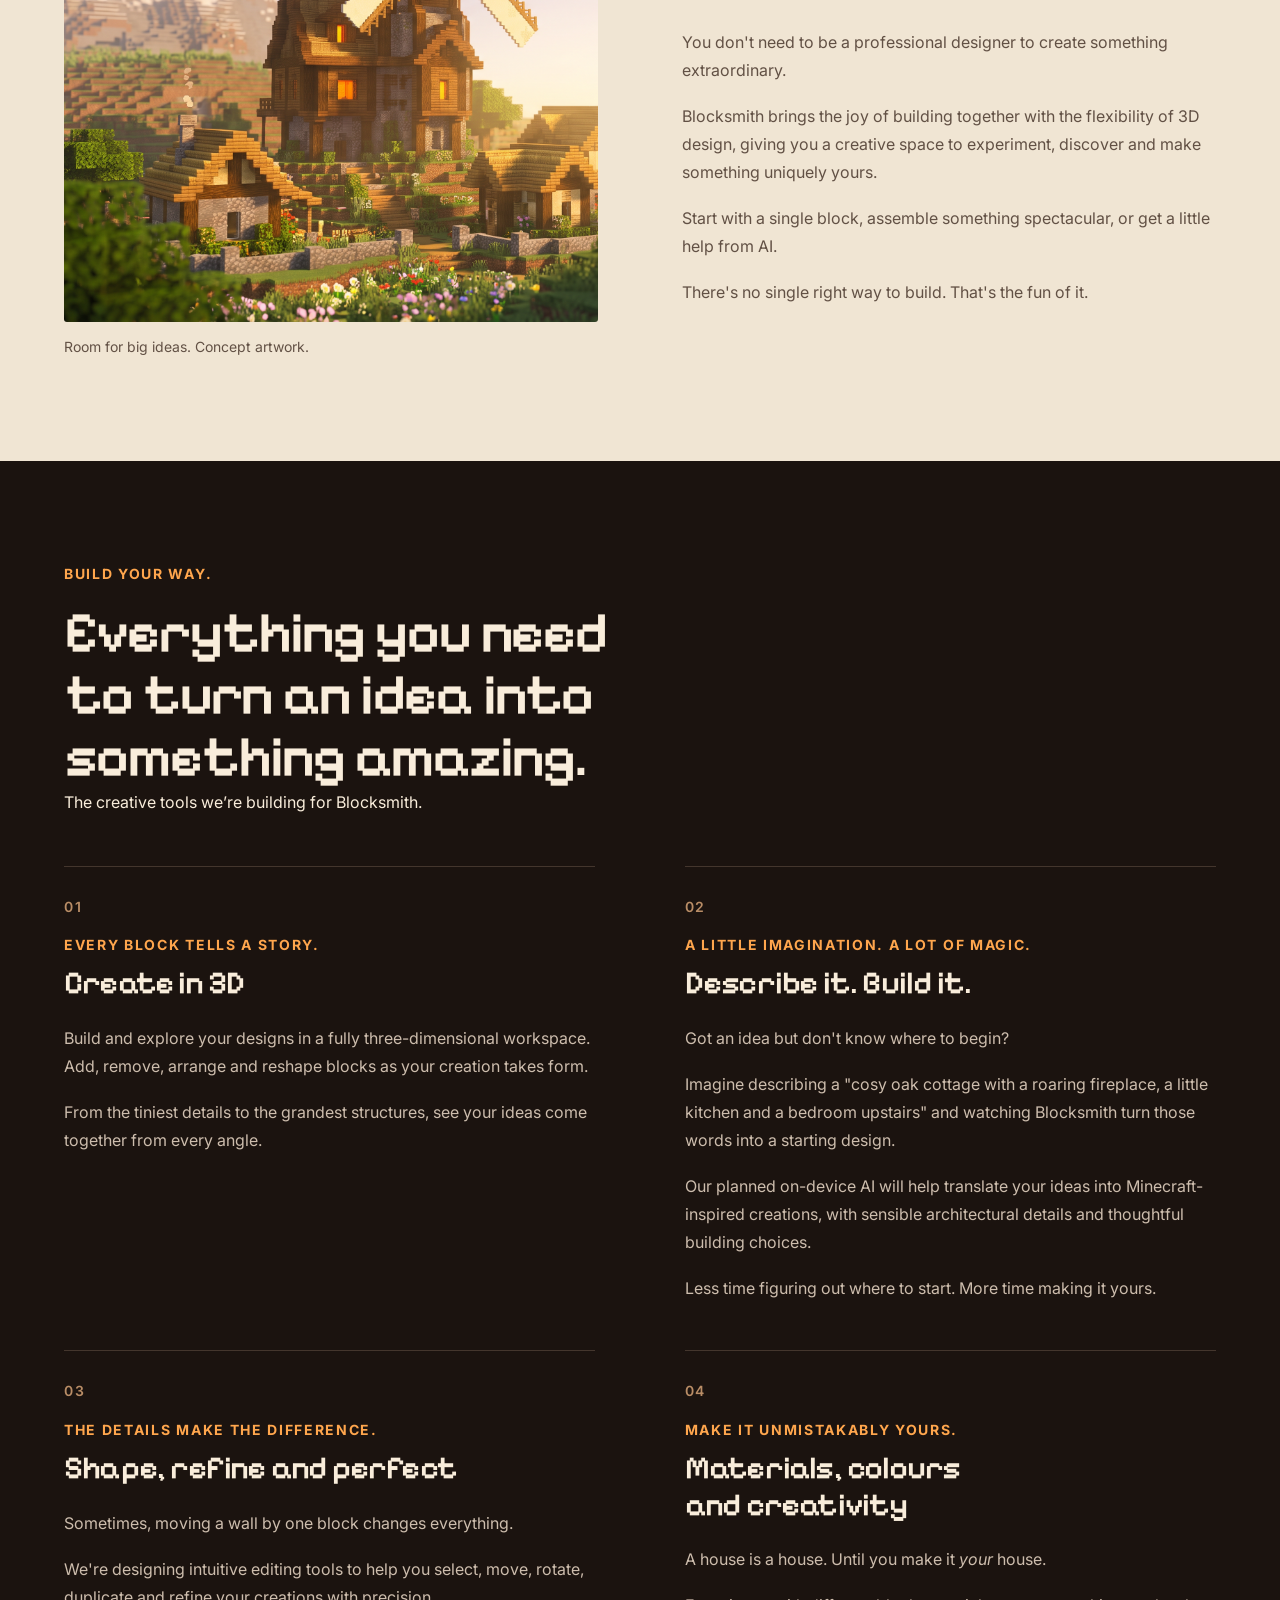
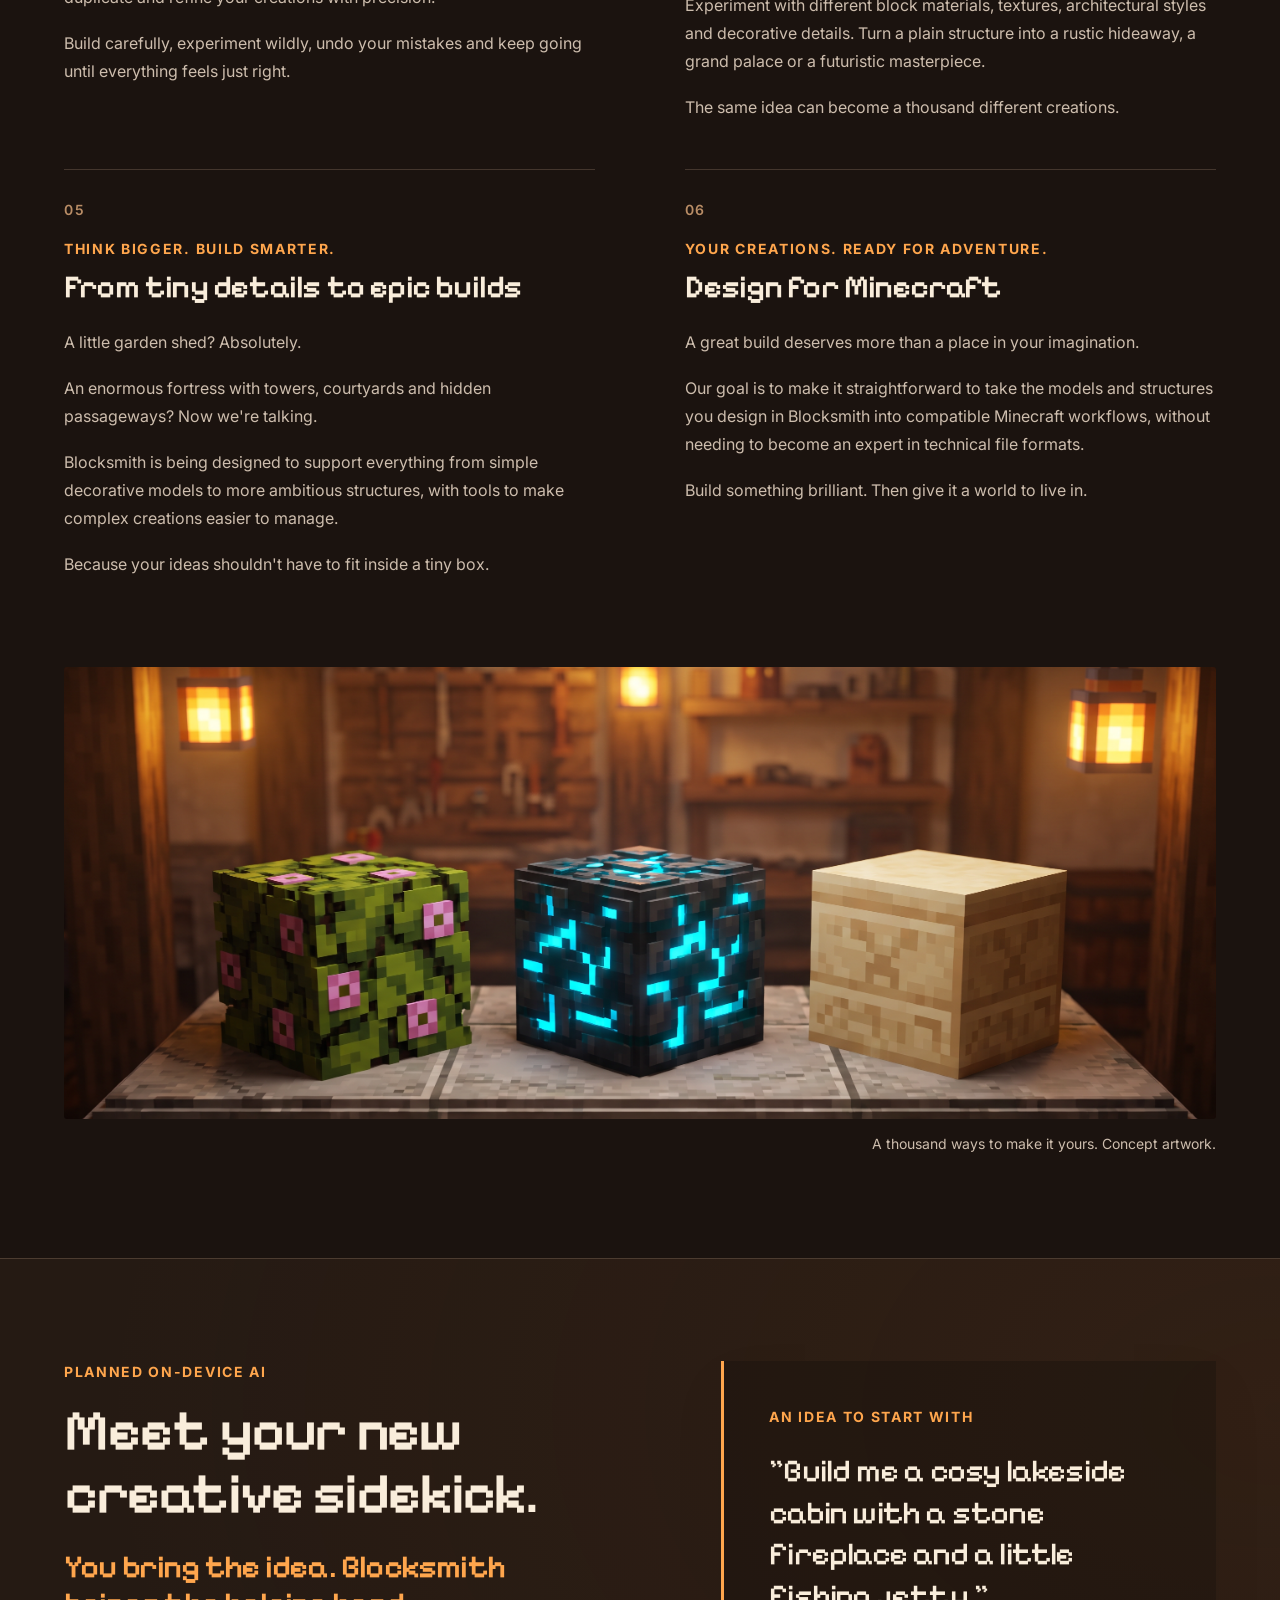
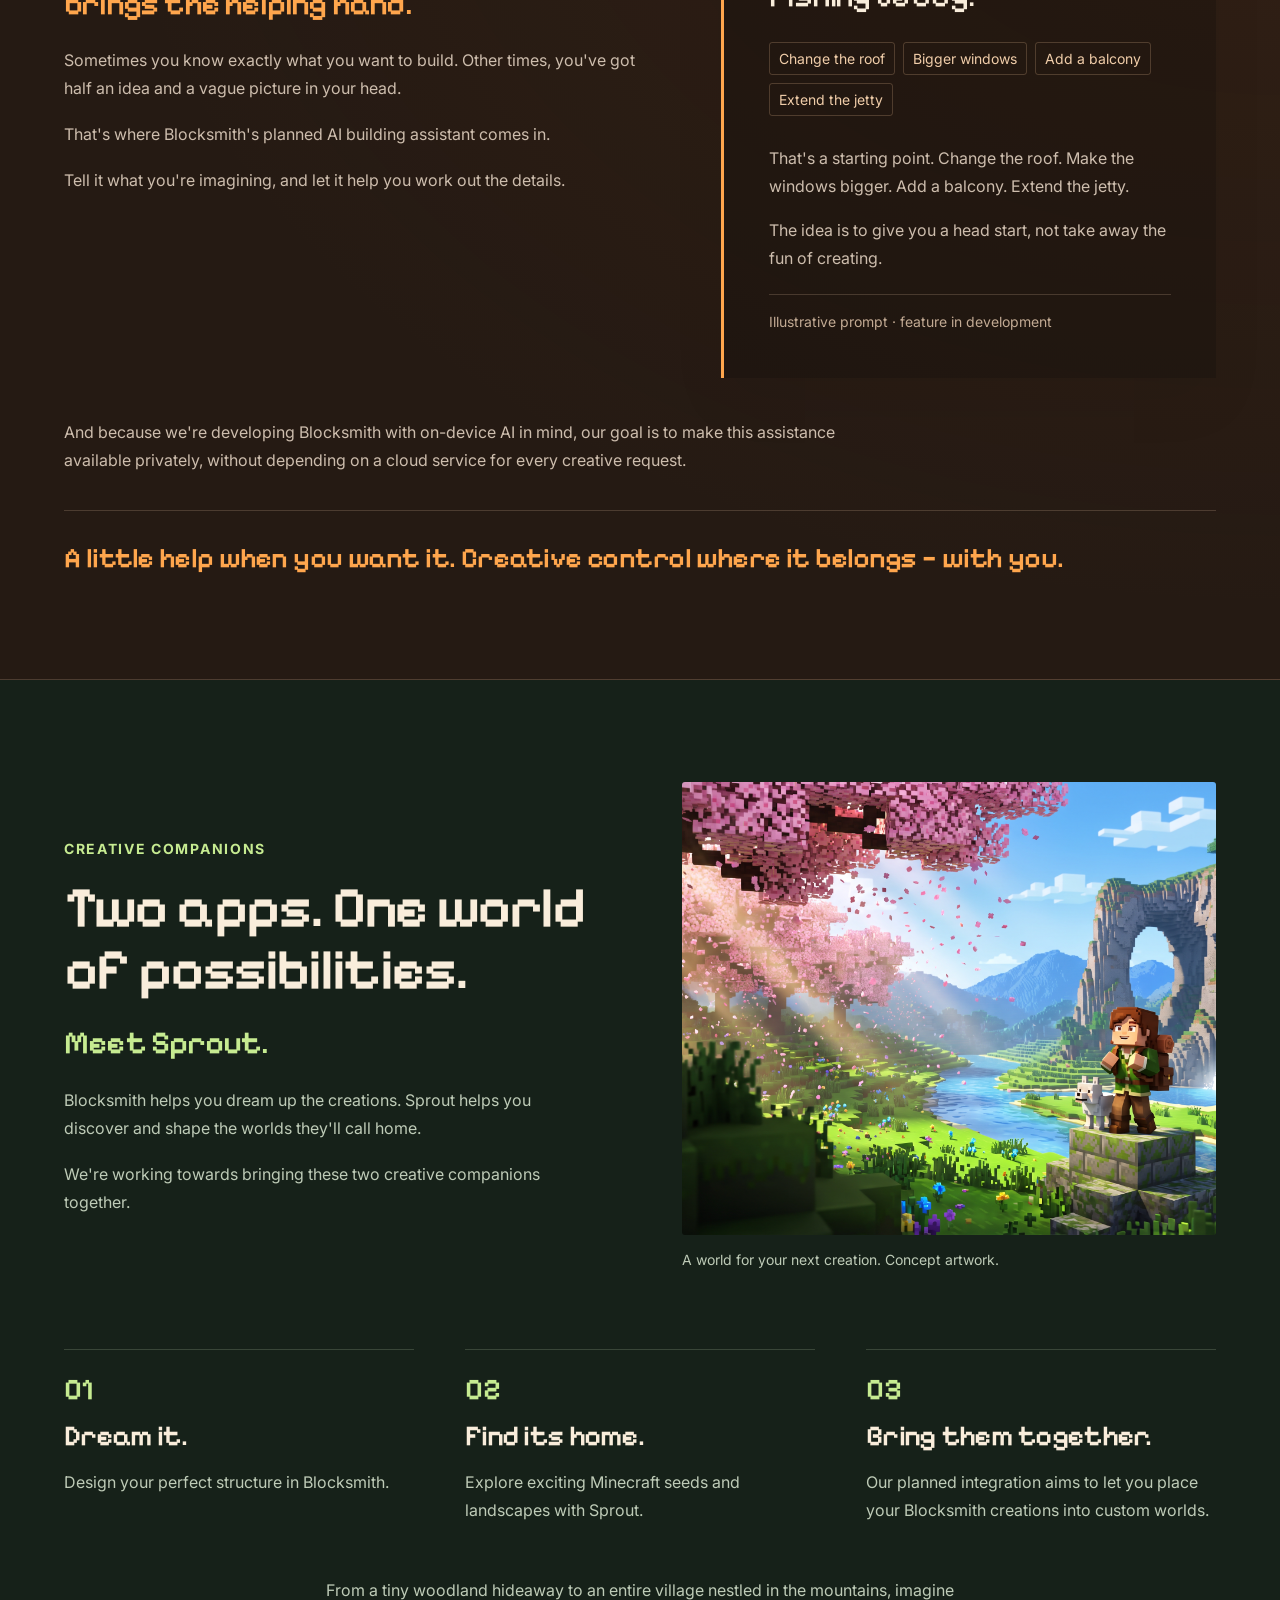
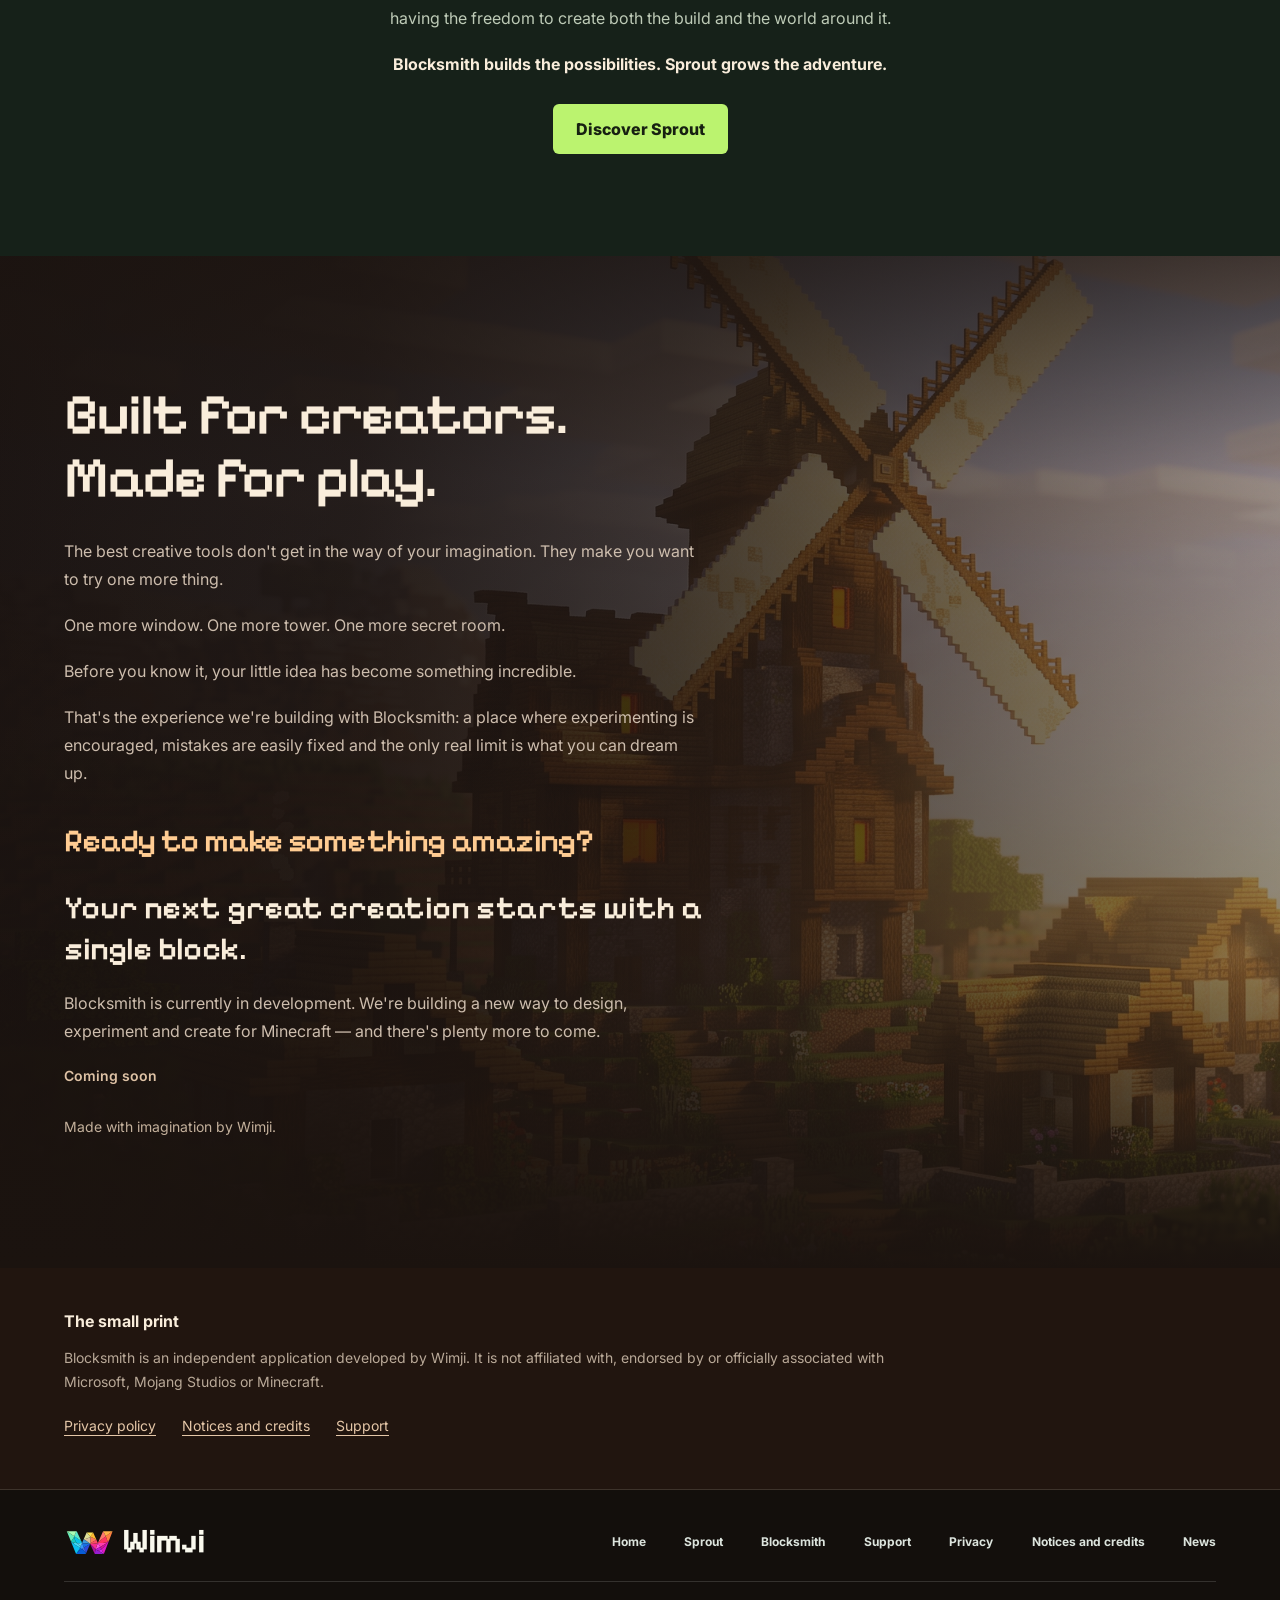
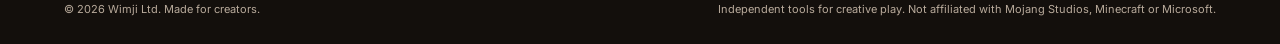
==== commit 469c1ff1: "Build full Sprout and Blocksmith product pages from supplied copy" ====
--- a/blocksmith.html
+++ b/blocksmith.html
@@ -1,7 +1,113 @@
-<!doctype html><html lang="en-GB"><head><meta charset="utf-8"><meta name="viewport" content="width=device-width, initial-scale=1"><meta name="theme-color" content="#24160e"><title>Blocksmith — Design, Build and Share Custom Blocks | Wimji</title><meta name="description" content="Blocksmith makes it fun to design and build custom Minecraft models, organize your creations and share them with others."><link rel="icon" href="assets/favicon.svg" type="image/svg+xml"><link rel="preconnect" href="https://fonts.googleapis.com"><link rel="preconnect" href="https://fonts.gstatic.com" crossorigin><link rel="stylesheet" href="styles.css?v=5fd6188743"><script src="components.js?v=4950b00b88" defer></script></head>
-<body class="page-block"><a class="skip-link" href="#main">Skip to content</a><wimji-header page="block"></wimji-header><main id="main">
-<section class="product-hero block-hero" aria-labelledby="block-title"><img class="fullbleed-media block-hero-image" src="assets/block-hero.png" alt="A goggle-wearing blocky builder uses a hammer on a glowing cube in a warm lantern-lit workshop" fetchpriority="high"><div class="product-hero-shade"></div><div class="product-hero-copy"><div class="product-brand-icon pixel-hammer" aria-hidden="true">⚒</div><h1 id="block-title">Blocksmith</h1><p>Design, build, and<br>share custom blocks.</p><div class="hero-actions"><wimji-try-button app="block"></wimji-try-button><a class="btn btn-outline" href="#features">Learn More</a></div></div></section>
-<section class="feature-band feature-band-block" id="features" aria-label="Blocksmith features"><wimji-feature icon="cube" heading="Create Blocks" description="Design unique blocks with powerful tools."></wimji-feature><wimji-feature icon="layers" heading="Build Libraries" description="Organize and manage your custom content."></wimji-feature><wimji-feature icon="users" heading="Share with Players" description="Publish your blocks for others to use."></wimji-feature></section>
-<section class="block-gallery" aria-label="Example custom designed blocks"><img src="assets/block-cubes.png" alt="Three beautifully rendered custom cubes: moss with flowers, glowing blue mineral, and carved sandstone" loading="lazy"></section>
-<section class="product-endcap block-endcap"><img class="fullbleed-media endcap-image block-endcap-image" src="assets/block-village.png" alt="A warm voxel village with an old windmill and glowing wooden cottages" loading="lazy"><div class="endcap-shade"></div><div class="endcap-copy block-endcap-copy on-scroll"><h2>Bring new<br>blocks to life.</h2><wimji-try-button app="block"></wimji-try-button></div></section>
-</main><wimji-footer></wimji-footer><p class="legal-inline">Blocksmith is an independent app, not approved by or associated with Mojang Studios, Minecraft or Microsoft. <a href="privacy.html">Privacy policy</a></p><wimji-coming-soon></wimji-coming-soon></body></html>
+<!doctype html>
+<html lang="en-GB">
+<head>
+  <meta charset="utf-8">
+  <meta name="viewport" content="width=device-width, initial-scale=1">
+  <meta name="theme-color" content="#24160e">
+  <title>Blocksmith — Dream it. Build it. Block by block. | Wimji</title>
+  <meta name="description" content="Big ideas start with little blocks. Meet Blocksmith, a new creative workspace for Minecraft with 3D building tools and planned on-device AI assistance. Coming soon from Wimji.">
+  <link rel="icon" href="assets/favicon.svg" type="image/svg+xml">
+  <link rel="preconnect" href="https://fonts.googleapis.com">
+  <link rel="preconnect" href="https://fonts.gstatic.com" crossorigin>
+  <link rel="stylesheet" href="styles.css?v=5fd6188743">
+  <link rel="stylesheet" href="blocksmith.css?v=e45cf797fa">
+  <script src="components.js?v=4950b00b88" defer></script>
+</head>
+<body class="page-block page-blocksmith">
+  <a class="skip-link" href="#main">Skip to content</a>
+  <wimji-header page="block"></wimji-header>
+  <main id="main">
+    <section class="bs-hero" aria-labelledby="blocksmith-title">
+      <img class="bs-hero-art" src="assets/block-hero.png" alt="A builder at work in a glowing, lantern-lit voxel workshop" fetchpriority="high">
+      <div class="bs-hero-shade"></div>
+      <div class="bs-container bs-hero-inner"><div class="bs-hero-copy">
+        <p class="bs-eyebrow">A new creative world from Wimji</p>
+        <h1 id="blocksmith-title">Blocksmith</h1>
+        <p class="bs-tagline">Dream it. Build it. Block by block.</p>
+        <p class="bs-hero-description">Design, shape and customise incredible 3D creations for Minecraft, with powerful building tools, clever AI assistance and a whole lot of creative freedom.</p>
+        <div class="bs-actions"><a class="btn btn-orange" href="#features">Explore the features</a><span class="bs-status">Coming soon</span></div>
+      </div></div>
+      <span class="bs-art-caption">Concept artwork</span>
+    </section>
+
+    <section class="bs-manifesto bs-container" aria-labelledby="big-ideas">
+      <h2 id="big-ideas">Big ideas start with little blocks.</h2>
+      <div class="bs-copy"><p>A cosy woodland cottage. A towering medieval castle. A secret underground fortress. Or something so wonderfully ridiculous that nobody's ever built it before.</p>
+<p>Whatever you can imagine, Blocksmith is being built to help you bring it to life.</p></div>
+      <p class="bs-signature">Your imagination. Your creations. Your rules.</p>
+    </section>
+
+    <section class="bs-section bs-blueprint" aria-labelledby="blueprint-title"><div class="bs-container bs-split">
+      <figure class="bs-visual"><img src="assets/block-village.png" alt="A warm village of timber cottages and a windmill, imagined in blocks" loading="lazy"><figcaption>Room for big ideas. Concept artwork.</figcaption></figure>
+      <div class="bs-copy"><p class="bs-eyebrow">Your imagination is the blueprint.</p><h2 id="blueprint-title">From &quot;what if?&quot; to &quot;look what I made!&quot;</h2><p>You don't need to be a professional designer to create something extraordinary.</p>
+<p>Blocksmith brings the joy of building together with the flexibility of 3D design, giving you a creative space to experiment, discover and make something uniquely yours.</p>
+<p>Start with a single block, assemble something spectacular, or get a little help from AI.</p>
+<p>There's no single right way to build. That's the fun of it.</p></div>
+    </div></section>
+
+    <section class="bs-section bs-features" id="features" aria-labelledby="features-title"><div class="bs-container">
+      <header class="bs-section-heading"><p class="bs-eyebrow">Build your way.</p><h2 id="features-title">Everything you need to turn an idea into something amazing.</h2><p>The creative tools we’re building for Blocksmith.</p></header>
+      <div class="bs-feature-grid"><article class="bs-feature"><span class="bs-feature-number" aria-hidden="true">01</span><p class="bs-feature-kicker">Every block tells a story.</p><h3>Create in 3D</h3><p>Build and explore your designs in a fully three-dimensional workspace. Add, remove, arrange and reshape blocks as your creation takes form.</p>
+<p>From the tiniest details to the grandest structures, see your ideas come together from every angle.</p></article><article class="bs-feature"><span class="bs-feature-number" aria-hidden="true">02</span><p class="bs-feature-kicker">A little imagination. A lot of magic.</p><h3>Describe it. Build it.</h3><p>Got an idea but don't know where to begin?</p>
+<p>Imagine describing a "cosy oak cottage with a roaring fireplace, a little kitchen and a bedroom upstairs" and watching Blocksmith turn those words into a starting design.</p>
+<p>Our planned on-device AI will help translate your ideas into Minecraft-inspired creations, with sensible architectural details and thoughtful building choices.</p>
+<p>Less time figuring out where to start. More time making it yours.</p></article><article class="bs-feature"><span class="bs-feature-number" aria-hidden="true">03</span><p class="bs-feature-kicker">The details make the difference.</p><h3>Shape, refine and perfect</h3><p>Sometimes, moving a wall by one block changes everything.</p>
+<p>We're designing intuitive editing tools to help you select, move, rotate, duplicate and refine your creations with precision.</p>
+<p>Build carefully, experiment wildly, undo your mistakes and keep going until everything feels just right.</p></article><article class="bs-feature"><span class="bs-feature-number" aria-hidden="true">04</span><p class="bs-feature-kicker">Make it unmistakably yours.</p><h3>Materials, colours and creativity</h3><p>A house is a house. Until you make it <em>your</em> house.</p>
+<p>Experiment with different block materials, textures, architectural styles and decorative details. Turn a plain structure into a rustic hideaway, a grand palace or a futuristic masterpiece.</p>
+<p>The same idea can become a thousand different creations.</p></article><article class="bs-feature"><span class="bs-feature-number" aria-hidden="true">05</span><p class="bs-feature-kicker">Think bigger. Build smarter.</p><h3>From tiny details to epic builds</h3><p>A little garden shed? Absolutely.</p>
+<p>An enormous fortress with towers, courtyards and hidden passageways? Now we're talking.</p>
+<p>Blocksmith is being designed to support everything from simple decorative models to more ambitious structures, with tools to make complex creations easier to manage.</p>
+<p>Because your ideas shouldn't have to fit inside a tiny box.</p></article><article class="bs-feature"><span class="bs-feature-number" aria-hidden="true">06</span><p class="bs-feature-kicker">Your creations. Ready for adventure.</p><h3>Design for Minecraft</h3><p>A great build deserves more than a place in your imagination.</p>
+<p>Our goal is to make it straightforward to take the models and structures you design in Blocksmith into compatible Minecraft workflows, without needing to become an expert in technical file formats.</p>
+<p>Build something brilliant. Then give it a world to live in.</p></article></div>
+      <figure class="bs-material-strip"><img src="assets/block-cubes.png" alt="Three imagined block materials: flowering moss, glowing blue mineral and carved sandstone" loading="lazy"><figcaption>A thousand ways to make it yours. Concept artwork.</figcaption></figure>
+    </div></section>
+
+    <section class="bs-section bs-assistant" aria-labelledby="assistant-title"><div class="bs-container">
+      <div class="bs-assistant-grid">
+        <div class="bs-copy"><p class="bs-eyebrow">Planned on-device AI</p><h2 id="assistant-title">Meet your new creative sidekick.</h2><h3>You bring the idea. Blocksmith brings the helping hand.</h3><p>Sometimes you know exactly what you want to build. Other times, you've got half an idea and a vague picture in your head.</p>
+<p>That's where Blocksmith's planned AI building assistant comes in.</p>
+<p>Tell it what you're imagining, and let it help you work out the details.</p></div>
+        <aside class="bs-prompt" aria-label="Illustrative prompt for the planned AI assistant">
+          <p class="bs-prompt-label">An idea to start with</p>
+          <blockquote>&quot;Build me a cosy lakeside cabin with a stone fireplace and a little fishing jetty.&quot;</blockquote>
+          <div class="bs-refinements" aria-hidden="true"><span>Change the roof</span><span>Bigger windows</span><span>Add a balcony</span><span>Extend the jetty</span></div>
+          <p>That's a starting point. Change the roof. Make the windows bigger. Add a balcony. Extend the jetty.</p>
+<p>The idea is to give you a head start, not take away the fun of creating.</p>
+          <small>Illustrative prompt · feature in development</small>
+        </aside>
+      </div>
+      <p class="bs-assistant-note">And because we're developing Blocksmith with on-device AI in mind, our goal is to make this assistance available privately, without depending on a cloud service for every creative request.</p><p class="bs-signature">A little help when you want it. Creative control where it belongs — with you.</p>
+    </div></section>
+
+    <section class="bs-section bs-sprout" aria-labelledby="sprout-title"><div class="bs-container">
+      <div class="bs-split">
+        <div class="bs-copy"><p class="bs-eyebrow">Creative companions</p><h2 id="sprout-title">Two apps. One world of possibilities.</h2><h3>Meet Sprout.</h3><p>Blocksmith helps you dream up the creations. Sprout helps you discover and shape the worlds they'll call home.</p>
+<p>We're working towards bringing these two creative companions together.</p></div>
+        <figure class="bs-visual"><img src="assets/seed-hero.png" alt="A flowering voxel valley with cherry trees, waterfalls, an explorer and a white wolf" loading="lazy"><figcaption>A world for your next creation. Concept artwork.</figcaption></figure>
+      </div>
+      <ol class="bs-steps"><li><span class="bs-step-number" aria-hidden="true">01</span><h3>Dream it.</h3><p>Design your perfect structure in Blocksmith.</p></li><li><span class="bs-step-number" aria-hidden="true">02</span><h3>Find its home.</h3><p>Explore exciting Minecraft seeds and landscapes with Sprout.</p></li><li><span class="bs-step-number" aria-hidden="true">03</span><h3>Bring them together.</h3><p>Our planned integration aims to let you place your Blocksmith creations into custom worlds.</p></li></ol>
+      <div class="bs-copy bs-sprout-close"><p>From a tiny woodland hideaway to an entire village nestled in the mountains, imagine having the freedom to create both the build and the world around it.</p>
+<p><strong>Blocksmith builds the possibilities. Sprout grows the adventure.</strong></p><a class="btn btn-lime" href="sprout.html">Discover Sprout</a></div>
+    </div></section>
+
+    <section class="bs-section bs-finale" aria-labelledby="finale-title">
+      <img class="bs-finale-art" src="assets/block-village.png" alt="" loading="lazy">
+      <div class="bs-container"><div class="bs-finale-copy">
+        <h2 id="finale-title">Built for creators. Made for play.</h2><p>The best creative tools don't get in the way of your imagination. They make you want to try one more thing.</p>
+<p>One more window. One more tower. One more secret room.</p>
+<p>Before you know it, your little idea has become something incredible.</p>
+<p>That's the experience we're building with Blocksmith: a place where experimenting is encouraged, mistakes are easily fixed and the only real limit is what you can dream up.</p><h3>Ready to make something amazing?</h3><p class="bs-closing-line">Your next great creation starts with a single block.</p><p>Blocksmith is currently in development. We're building a new way to design, experiment and create for Minecraft — and there's plenty more to come.</p>
+        <span class="bs-status">Coming soon</span><p class="bs-made-by">Made with imagination by Wimji.</p>
+      </div></div>
+    </section>
+
+    <section class="bs-smallprint bs-container" aria-labelledby="smallprint-title">
+      <h2 id="smallprint-title">The small print</h2><p>Blocksmith is an independent application developed by Wimji. It is not affiliated with, endorsed by or officially associated with Microsoft, Mojang Studios or Minecraft.</p>
+      <div class="bs-legal-links"><a href="privacy.html">Privacy policy</a><a href="notices.html">Notices and credits</a><a href="support.html">Support</a></div>
+    </section>
+  </main>
+  <wimji-footer></wimji-footer>
+</body>
+</html>
--- a/blocksmith.css
+++ b/blocksmith.css
@@ -0,0 +1,793 @@
+/* Blocksmith product page. Shared Wimji navigation and components stay intact. */
+.page-blocksmith {
+  --bs-background: #1b130f;
+  --bs-surface: #251a13;
+  --bs-cream: #f9eddb;
+  --bs-muted: #cdbdad;
+  --bs-accent: #ffa64d;
+  --bs-line: #f4cfad30;
+  --bs-gutter: clamp(22px, 5vw, 72px);
+  background: var(--bs-background);
+  color: var(--bs-cream);
+  font: 400 1rem/1.7 var(--font-ui);
+}
+
+.page-blocksmith .bs-container {
+  width: min(1200px, calc(100% - var(--bs-gutter) * 2));
+  margin-inline: auto;
+}
+
+.page-blocksmith .bs-container > *,
+.page-blocksmith .bs-split > *,
+.page-blocksmith .bs-feature-grid > *,
+.page-blocksmith .bs-assistant-grid > * {
+  min-width: 0;
+}
+
+.page-blocksmith .bs-section {
+  padding-block: clamp(76px, 8vw, 124px);
+}
+
+.page-blocksmith main :where(h1, h2, h3) {
+  color: var(--bs-cream);
+  text-wrap: balance;
+}
+
+.page-blocksmith main h2 {
+  font: 600 clamp(2.25rem, 4.5vw, 4rem)/1.08 var(--font-pixel);
+  letter-spacing: -.035em;
+}
+
+.page-blocksmith main h3 {
+  font: 600 clamp(1.6rem, 2.5vw, 2.15rem)/1.15 var(--font-pixel);
+  letter-spacing: -.025em;
+}
+
+.page-blocksmith .bs-copy p,
+.page-blocksmith .bs-feature p,
+.page-blocksmith .bs-finale-copy > p {
+  font-size: clamp(1rem, 1.18vw, 1.125rem);
+  line-height: 1.75;
+  color: var(--bs-muted);
+}
+
+.page-blocksmith .bs-copy h2 + p,
+.page-blocksmith .bs-copy h3 + p {
+  margin-top: 24px;
+}
+
+.page-blocksmith .bs-copy p + p,
+.page-blocksmith .bs-feature p + p,
+.page-blocksmith .bs-finale-copy > p + p {
+  margin-top: 18px;
+}
+
+.page-blocksmith .bs-copy h2 + h3 {
+  margin-top: 24px;
+  color: var(--bs-accent);
+}
+
+.page-blocksmith .bs-eyebrow,
+.page-blocksmith .bs-feature-kicker,
+.page-blocksmith .bs-prompt-label,
+.page-blocksmith .bs-copy p.bs-eyebrow,
+.page-blocksmith .bs-feature p.bs-feature-kicker,
+.page-blocksmith .bs-prompt p.bs-prompt-label {
+  display: block;
+  color: var(--bs-accent);
+  font: 700 .875rem/1.5 var(--font-ui);
+  text-transform: uppercase;
+  letter-spacing: .12em;
+}
+
+.page-blocksmith .bs-eyebrow + h2 {
+  margin-top: 18px;
+}
+
+.page-blocksmith .btn {
+  min-height: 48px;
+  max-width: 100%;
+  padding: 13px 22px;
+  border-radius: 6px;
+  font-size: 1rem;
+  line-height: 1.4;
+  white-space: normal;
+  text-align: center;
+  box-shadow: none;
+}
+
+.page-blocksmith .btn-orange {
+  background: var(--bs-accent);
+  color: #27170b;
+}
+
+.page-blocksmith .btn-outline {
+  border-color: #f6dbc27d;
+  color: var(--bs-cream);
+  background: #21180f66;
+}
+
+.page-blocksmith a:focus-visible,
+.page-blocksmith button:focus-visible {
+  outline: 3px solid #ffe7bb;
+  outline-offset: 5px;
+}
+
+.page-blocksmith .bs-section[id],
+.page-blocksmith .bs-smallprint[id] {
+  scroll-margin-top: 24px;
+}
+
+/* The artwork fills the hero; the copy stays in normal flow at every size. */
+.page-blocksmith .bs-hero {
+  position: relative;
+  isolation: isolate;
+  min-height: 730px;
+  background: #21160f;
+}
+
+.page-blocksmith .bs-hero-art,
+.page-blocksmith .bs-hero-shade {
+  position: absolute;
+  inset: 0;
+  width: 100%;
+  height: 100%;
+  pointer-events: none;
+}
+
+.page-blocksmith .bs-hero-art {
+  z-index: -3;
+  object-fit: cover;
+  object-position: 72% 48%;
+}
+
+.page-blocksmith .bs-hero-shade {
+  z-index: -2;
+  background:
+    linear-gradient(0deg, #1b130f 0%, #1b130f12 24%, #1b130f00 76%, #100d0a66 100%),
+    linear-gradient(90deg, #17110df7 0%, #1b130fe8 29%, #1b130f91 51%, #1b130f14 79%, #1b130f0d 100%);
+}
+
+.page-blocksmith .bs-hero-inner {
+  display: flex;
+  align-items: center;
+  min-height: inherit;
+  padding-block: clamp(144px, 12vw, 188px) 104px;
+}
+
+.page-blocksmith .bs-hero-copy {
+  width: 60%;
+  max-width: 660px;
+}
+
+.page-blocksmith .bs-hero h1 {
+  margin: 24px 0 20px;
+  font: 700 clamp(3.4rem, 7.4vw, 7rem)/.95 var(--font-pixel);
+  letter-spacing: -.05em;
+  white-space: normal;
+  overflow-wrap: normal;
+  text-shadow: 0 4px 24px #0004;
+}
+
+.page-blocksmith .bs-tagline {
+  max-width: 24ch;
+  color: #ffce96;
+  font: 600 clamp(1.45rem, 2.25vw, 2rem)/1.35 var(--font-ui);
+  letter-spacing: -.035em;
+  text-wrap: balance;
+}
+
+.page-blocksmith .bs-hero-description {
+  max-width: 46ch;
+  margin-top: 24px;
+  color: #e1d4c6;
+  font-size: clamp(1rem, 1.3vw, 1.125rem);
+  line-height: 1.75;
+}
+
+.page-blocksmith .bs-actions {
+  display: flex;
+  align-items: center;
+  flex-wrap: wrap;
+  gap: 12px;
+  margin-top: 32px;
+}
+
+.page-blocksmith .bs-status {
+  display: block;
+  margin-top: 20px;
+  color: #dec2a5;
+  font: 600 .875rem/1.6 var(--font-ui);
+}
+
+.page-blocksmith .bs-art-caption {
+  display: block;
+  max-width: 1200px;
+  margin: 0 auto;
+  padding: 0 var(--bs-gutter) 22px;
+  color: #c4b4a4;
+  font: 400 .8125rem/1.6 var(--font-ui);
+  text-align: right;
+}
+
+.page-blocksmith .bs-container .bs-art-caption {
+  padding-inline: 0;
+}
+
+/* Quiet manifesto and a light editorial spread give the artwork room. */
+.page-blocksmith .bs-manifesto {
+  display: grid;
+  grid-template-columns: 1fr 1fr;
+  column-gap: clamp(36px, 7vw, 104px);
+  row-gap: 42px;
+  padding-block: clamp(76px, 8vw, 124px);
+}
+
+.page-blocksmith .bs-manifesto > h2 {
+  max-width: 13ch;
+}
+
+.page-blocksmith .bs-signature {
+  grid-column: 1 / -1;
+  margin-top: 12px;
+  padding-top: 28px;
+  border-top: 1px solid var(--bs-line);
+  color: var(--bs-accent);
+  font: 600 clamp(1.3rem, 2.2vw, 1.8rem)/1.35 var(--font-pixel);
+  letter-spacing: -.02em;
+}
+
+.page-blocksmith .bs-blueprint {
+  --bs-cream: #352419;
+  --bs-muted: #625145;
+  --bs-accent: #9d4818;
+  --bs-line: #66452530;
+  background: #f0e5d3;
+  color: var(--bs-cream);
+}
+
+.page-blocksmith .bs-split {
+  display: grid;
+  grid-template-columns: minmax(0, 1fr) minmax(0, 1fr);
+  align-items: center;
+  gap: clamp(34px, 6.5vw, 96px);
+}
+
+.page-blocksmith .bs-visual {
+  margin: 0;
+}
+
+.page-blocksmith .bs-visual img {
+  width: 100%;
+  height: auto;
+  aspect-ratio: 4 / 3;
+  object-fit: cover;
+  object-position: center;
+  border-radius: 3px;
+}
+
+.page-blocksmith .bs-visual figcaption,
+.page-blocksmith .bs-material-strip figcaption {
+  margin-top: 14px;
+  color: var(--bs-muted);
+  font: 400 .875rem/1.6 var(--font-ui);
+}
+
+/* Six editorial features share rules and whitespace, without card boxes. */
+.page-blocksmith .bs-features {
+  background: var(--bs-background);
+}
+
+.page-blocksmith .bs-section-heading {
+  max-width: 760px;
+  margin-bottom: 50px;
+}
+
+.page-blocksmith .bs-feature-grid {
+  display: grid;
+  grid-template-columns: repeat(2, minmax(0, 1fr));
+  column-gap: clamp(36px, 7vw, 100px);
+  row-gap: 48px;
+}
+
+.page-blocksmith .bs-feature {
+  position: relative;
+  padding-top: 30px;
+  border-top: 1px solid var(--bs-line);
+}
+
+.page-blocksmith .bs-feature-number {
+  display: block;
+  margin-bottom: 18px;
+  color: #b98d66;
+  font: 600 .875rem/1.4 var(--font-ui);
+  letter-spacing: .12em;
+}
+
+.page-blocksmith .bs-feature-kicker {
+  margin-bottom: 10px;
+}
+
+.page-blocksmith .bs-feature h3 {
+  max-width: 26ch;
+  margin-bottom: 22px;
+}
+
+.page-blocksmith .bs-feature p {
+  max-width: 56ch;
+}
+
+.page-blocksmith .bs-material-strip {
+  margin: clamp(52px, 7vw, 96px) 0 0;
+}
+
+.page-blocksmith .bs-material-strip img {
+  width: 100%;
+  height: auto;
+  aspect-ratio: 2.55 / 1;
+  object-fit: cover;
+  object-position: 50% 52%;
+  border-radius: 3px;
+}
+
+.page-blocksmith .bs-material-strip figcaption {
+  text-align: right;
+}
+
+/* An example prompt sits alongside the explanation, like a workshop note. */
+.page-blocksmith .bs-assistant {
+  background:
+    radial-gradient(ellipse at 100% 15%, #78401d26, transparent 65%),
+    #251a13;
+  border-block: 1px solid var(--bs-line);
+}
+
+.page-blocksmith .bs-assistant-grid {
+  display: grid;
+  grid-template-columns: minmax(0, 1.08fr) minmax(0, .92fr);
+  gap: clamp(36px, 6vw, 88px);
+  align-items: start;
+}
+
+.page-blocksmith .bs-prompt {
+  padding: clamp(26px, 3.5vw, 46px);
+  border-left: 3px solid var(--bs-accent);
+  background: #100e0b54;
+  box-shadow: 0 24px 55px #0000000d;
+}
+
+.page-blocksmith .bs-prompt blockquote {
+  margin: 24px 0;
+  color: var(--bs-cream);
+  font: 500 clamp(1.55rem, 2.5vw, 2.2rem)/1.3 var(--font-pixel);
+  letter-spacing: -.025em;
+  text-wrap: pretty;
+}
+
+.page-blocksmith .bs-refinements {
+  display: flex;
+  flex-wrap: wrap;
+  gap: 8px;
+  margin: 0 0 28px;
+}
+
+.page-blocksmith .bs-refinements span {
+  padding: 5px 9px;
+  border: 1px solid #f0c39838;
+  border-radius: 3px;
+  color: #f0cda9;
+  font-size: .875rem;
+  line-height: 1.5;
+}
+
+.page-blocksmith .bs-prompt p {
+  color: var(--bs-muted);
+  font-size: 1rem;
+  line-height: 1.75;
+}
+
+.page-blocksmith .bs-prompt p + p {
+  margin-top: 16px;
+}
+
+.page-blocksmith .bs-prompt small {
+  display: block;
+  margin-top: 22px;
+  padding-top: 16px;
+  border-top: 1px solid var(--bs-line);
+  color: #c2aa93;
+  font-size: .875rem;
+  line-height: 1.6;
+}
+
+.page-blocksmith .bs-assistant-note {
+  max-width: 78ch;
+  margin-top: 40px;
+  color: var(--bs-muted);
+  font-size: 1rem;
+  line-height: 1.75;
+}
+
+.page-blocksmith .bs-assistant .bs-signature {
+  margin-top: 36px;
+}
+
+/* The connection with Sprout has its own soft green accent. */
+.page-blocksmith .bs-sprout {
+  --bs-accent: #c6eb91;
+  --bs-muted: #becbb7;
+  --bs-line: #d9edc32e;
+  background: #162119;
+}
+
+.page-blocksmith .bs-sprout .bs-visual img {
+  aspect-ratio: 1.18 / 1;
+  object-position: 55% center;
+}
+
+.page-blocksmith .bs-steps {
+  display: grid;
+  grid-template-columns: repeat(3, minmax(0, 1fr));
+  gap: clamp(26px, 4vw, 60px);
+  margin: clamp(48px, 6vw, 80px) 0 0;
+  padding: 0;
+  list-style: none;
+}
+
+.page-blocksmith .bs-steps > li {
+  padding-top: 24px;
+  border-top: 1px solid var(--bs-line);
+  min-width: 0;
+}
+
+.page-blocksmith .bs-step-number {
+  display: block;
+  margin-bottom: 16px;
+  color: var(--bs-accent);
+  font: 600 1.875rem/1 var(--font-pixel);
+}
+
+.page-blocksmith .bs-steps h3 {
+  margin-bottom: 15px;
+  font-size: clamp(1.45rem, 2.3vw, 1.8rem);
+}
+
+.page-blocksmith .bs-steps p {
+  color: var(--bs-muted);
+  font-size: 1rem;
+  line-height: 1.75;
+}
+
+.page-blocksmith .bs-sprout-close {
+  max-width: 64ch;
+  margin: 52px auto 0;
+  text-align: center;
+}
+
+.page-blocksmith .bs-sprout-close strong {
+  color: var(--bs-cream);
+}
+
+.page-blocksmith .bs-sprout-close .btn {
+  margin-top: 26px;
+}
+
+/* The final invitation remains readable over its landscape. */
+.page-blocksmith .bs-finale {
+  position: relative;
+  isolation: isolate;
+  padding-block: clamp(84px, 10vw, 150px);
+  background: #21160f;
+}
+
+.page-blocksmith .bs-finale-art {
+  position: absolute;
+  inset: 0;
+  z-index: -3;
+  width: 100%;
+  height: 100%;
+  object-fit: cover;
+  object-position: 70% center;
+  opacity: .8;
+}
+
+.page-blocksmith .bs-finale::before {
+  content: "";
+  position: absolute;
+  inset: 0;
+  z-index: -2;
+  background:
+    linear-gradient(0deg, #1b130f 0%, #1b130f40 30%, #1b130f2b 78%, #1b130fb3 100%),
+    linear-gradient(90deg, #18110ff7 0%, #18110fe8 28%, #18110fb8 53%, #18110f28 100%);
+}
+
+.page-blocksmith .bs-finale-copy {
+  max-width: 640px;
+}
+
+.page-blocksmith .bs-finale-copy h2 {
+  max-width: 17ch;
+  margin-bottom: 28px;
+}
+
+.page-blocksmith .bs-finale-copy h3 {
+  margin: 36px 0 18px;
+  color: #ffcc92;
+}
+
+.page-blocksmith .bs-finale-copy > p.bs-closing-line {
+  margin-top: 28px;
+  color: var(--bs-cream);
+  font: 600 clamp(1.5rem, 2.6vw, 2rem)/1.3 var(--font-pixel);
+}
+
+.page-blocksmith .bs-finale-copy > p.bs-made-by {
+  margin-top: 28px;
+  color: #c3b09b;
+  font-size: .875rem;
+}
+
+.page-blocksmith .bs-finale-copy > p.bs-status {
+  color: #dec2a5;
+  font-size: .875rem;
+  line-height: 1.6;
+}
+
+.page-blocksmith .bs-smallprint {
+  padding-block: 42px 52px;
+}
+
+.page-blocksmith .bs-smallprint h2 {
+  margin-bottom: 14px;
+  font: 700 1rem/1.4 var(--font-ui);
+  letter-spacing: normal;
+}
+
+.page-blocksmith .bs-smallprint p {
+  max-width: 95ch;
+  color: #b9a998;
+  font-size: .875rem;
+  line-height: 1.7;
+}
+
+.page-blocksmith .bs-legal-links {
+  display: flex;
+  flex-wrap: wrap;
+  gap: 14px 26px;
+  margin-top: 20px;
+  font-size: .875rem;
+}
+
+.page-blocksmith .bs-legal-links a {
+  color: #e5c7a8;
+  text-decoration: underline;
+  text-underline-offset: 4px;
+}
+
+.page-blocksmith .site-header {
+  --nav-base: #25180f;
+  background: #17110edb;
+  border-color: var(--bs-line);
+}
+
+.page-blocksmith .site-header.is-scrolled,
+.page-blocksmith .product-menu {
+  background: #231810f5;
+}
+
+.page-blocksmith .nav-link:hover,
+.page-blocksmith .footer-main nav a:hover {
+  color: #ffd5a4;
+}
+
+.page-blocksmith .nav-link.nav-active::after {
+  background: var(--bs-accent);
+}
+
+.page-blocksmith .site-footer {
+  background: #130f0c;
+  border-top: 1px solid var(--bs-line);
+}
+
+.page-blocksmith .footer-bottom {
+  color: #b8aa9b;
+}
+
+@media (min-width: 700px) and (max-width: 950px) {
+  .page-blocksmith .bs-hero-copy {
+    width: 68%;
+  }
+
+  .page-blocksmith .bs-hero-shade {
+    background:
+      linear-gradient(0deg, #1b130f 0%, #1b130f12 35%, #1b130f00 100%),
+      linear-gradient(90deg, #17110ff7 0%, #1b130fcf 45%, #1b130f24 100%);
+  }
+
+  .page-blocksmith .bs-split,
+  .page-blocksmith .bs-assistant-grid {
+    gap: 32px;
+  }
+
+  .page-blocksmith .bs-assistant-grid {
+    grid-template-columns: minmax(0, 1fr) minmax(0, 1fr);
+  }
+
+  .page-blocksmith .bs-visual img {
+    aspect-ratio: 1 / 1.15;
+  }
+
+  .page-blocksmith .bs-prompt {
+    padding: 26px;
+  }
+}
+
+@media (max-width: 699px) {
+  .page-blocksmith .bs-hero {
+    min-height: 0;
+  }
+
+  .page-blocksmith .bs-hero-inner {
+    padding-block: 196px 52px;
+  }
+
+  .page-blocksmith .bs-hero-copy {
+    width: 100%;
+    max-width: 520px;
+  }
+
+  .page-blocksmith .bs-hero-art {
+    height: 540px;
+    object-position: 67% top;
+    opacity: .7;
+  }
+
+  .page-blocksmith .bs-hero-shade {
+    background:
+      linear-gradient(0deg, #1b130f 16%, #1b130fe6 44%, #1b130f66 76%, #1b130f38 100%),
+      linear-gradient(90deg, #1b130f88, #1b130f00);
+  }
+
+  .page-blocksmith .bs-hero h1 {
+    font-size: clamp(3.4rem, 11.5vw, 4.75rem);
+    margin-top: 20px;
+  }
+
+  .page-blocksmith .bs-tagline {
+    max-width: 25ch;
+    font-size: clamp(1.4rem, 5.2vw, 1.75rem);
+  }
+
+  .page-blocksmith .bs-hero-description {
+    max-width: 46ch;
+  }
+
+  .page-blocksmith .bs-art-caption {
+    text-align: left;
+    padding-bottom: 24px;
+  }
+
+  .page-blocksmith .bs-manifesto,
+  .page-blocksmith .bs-split,
+  .page-blocksmith .bs-feature-grid,
+  .page-blocksmith .bs-assistant-grid,
+  .page-blocksmith .bs-steps {
+    grid-template-columns: minmax(0, 1fr);
+  }
+
+  .page-blocksmith .bs-manifesto {
+    row-gap: 28px;
+  }
+
+  .page-blocksmith .bs-manifesto > h2 {
+    max-width: 18ch;
+  }
+
+  .page-blocksmith .bs-manifesto .bs-signature {
+    margin-top: 4px;
+  }
+
+  .page-blocksmith .bs-split,
+  .page-blocksmith .bs-assistant-grid {
+    gap: 34px;
+  }
+
+  .page-blocksmith .bs-section-heading {
+    margin-bottom: 34px;
+  }
+
+  .page-blocksmith .bs-feature-grid {
+    row-gap: 34px;
+  }
+
+  .page-blocksmith .bs-feature {
+    padding-top: 26px;
+  }
+
+  .page-blocksmith .bs-feature h3 {
+    max-width: 30ch;
+  }
+
+  .page-blocksmith .bs-visual img,
+  .page-blocksmith .bs-sprout .bs-visual img {
+    aspect-ratio: 4 / 3;
+  }
+
+  .page-blocksmith .bs-material-strip img {
+    aspect-ratio: 1.5 / 1;
+  }
+
+  .page-blocksmith .bs-material-strip figcaption {
+    text-align: left;
+  }
+
+  .page-blocksmith .bs-prompt {
+    padding: 26px 24px;
+  }
+
+  .page-blocksmith .bs-assistant-note {
+    margin-top: 28px;
+  }
+
+  .page-blocksmith .bs-steps {
+    gap: 28px;
+    margin-top: 38px;
+  }
+
+  .page-blocksmith .bs-sprout-close {
+    margin-top: 38px;
+    text-align: left;
+  }
+
+  .page-blocksmith .bs-finale-art {
+    object-position: 63% center;
+    opacity: .45;
+  }
+
+  .page-blocksmith .bs-finale::before {
+    background: linear-gradient(90deg, #18110fea, #18110f9e), linear-gradient(0deg, #1b130f, #1b130f00 70%);
+  }
+
+  .page-blocksmith .bs-finale-copy {
+    max-width: 100%;
+  }
+}
+
+@media (max-width: 450px) {
+  .page-blocksmith .site-navigation {
+    background: #231810f5;
+  }
+
+  .page-blocksmith .bs-actions {
+    align-items: stretch;
+  }
+
+  .page-blocksmith .bs-actions .btn {
+    flex: 1 1 auto;
+    font-size: .9375rem;
+  }
+}
+
+@media (prefers-reduced-motion: reduce) {
+  .page-blocksmith *,
+  .page-blocksmith *::before,
+  .page-blocksmith *::after {
+    animation: none !important;
+    transition: none !important;
+    scroll-behavior: auto !important;
+  }
+}
+
+/* Keep the village illustration within its clear, unshaded composition. */
+.page-blocksmith .bs-blueprint .bs-visual img {
+  aspect-ratio: 1;
+  object-position: left center;
+}
+
+.page-blocksmith .bs-finale-art {
+  width: 170%;
+  max-width: none;
+  right: auto;
+  object-position: left center;
+}
+.page-blocksmith .bs-finale { overflow: hidden; }
